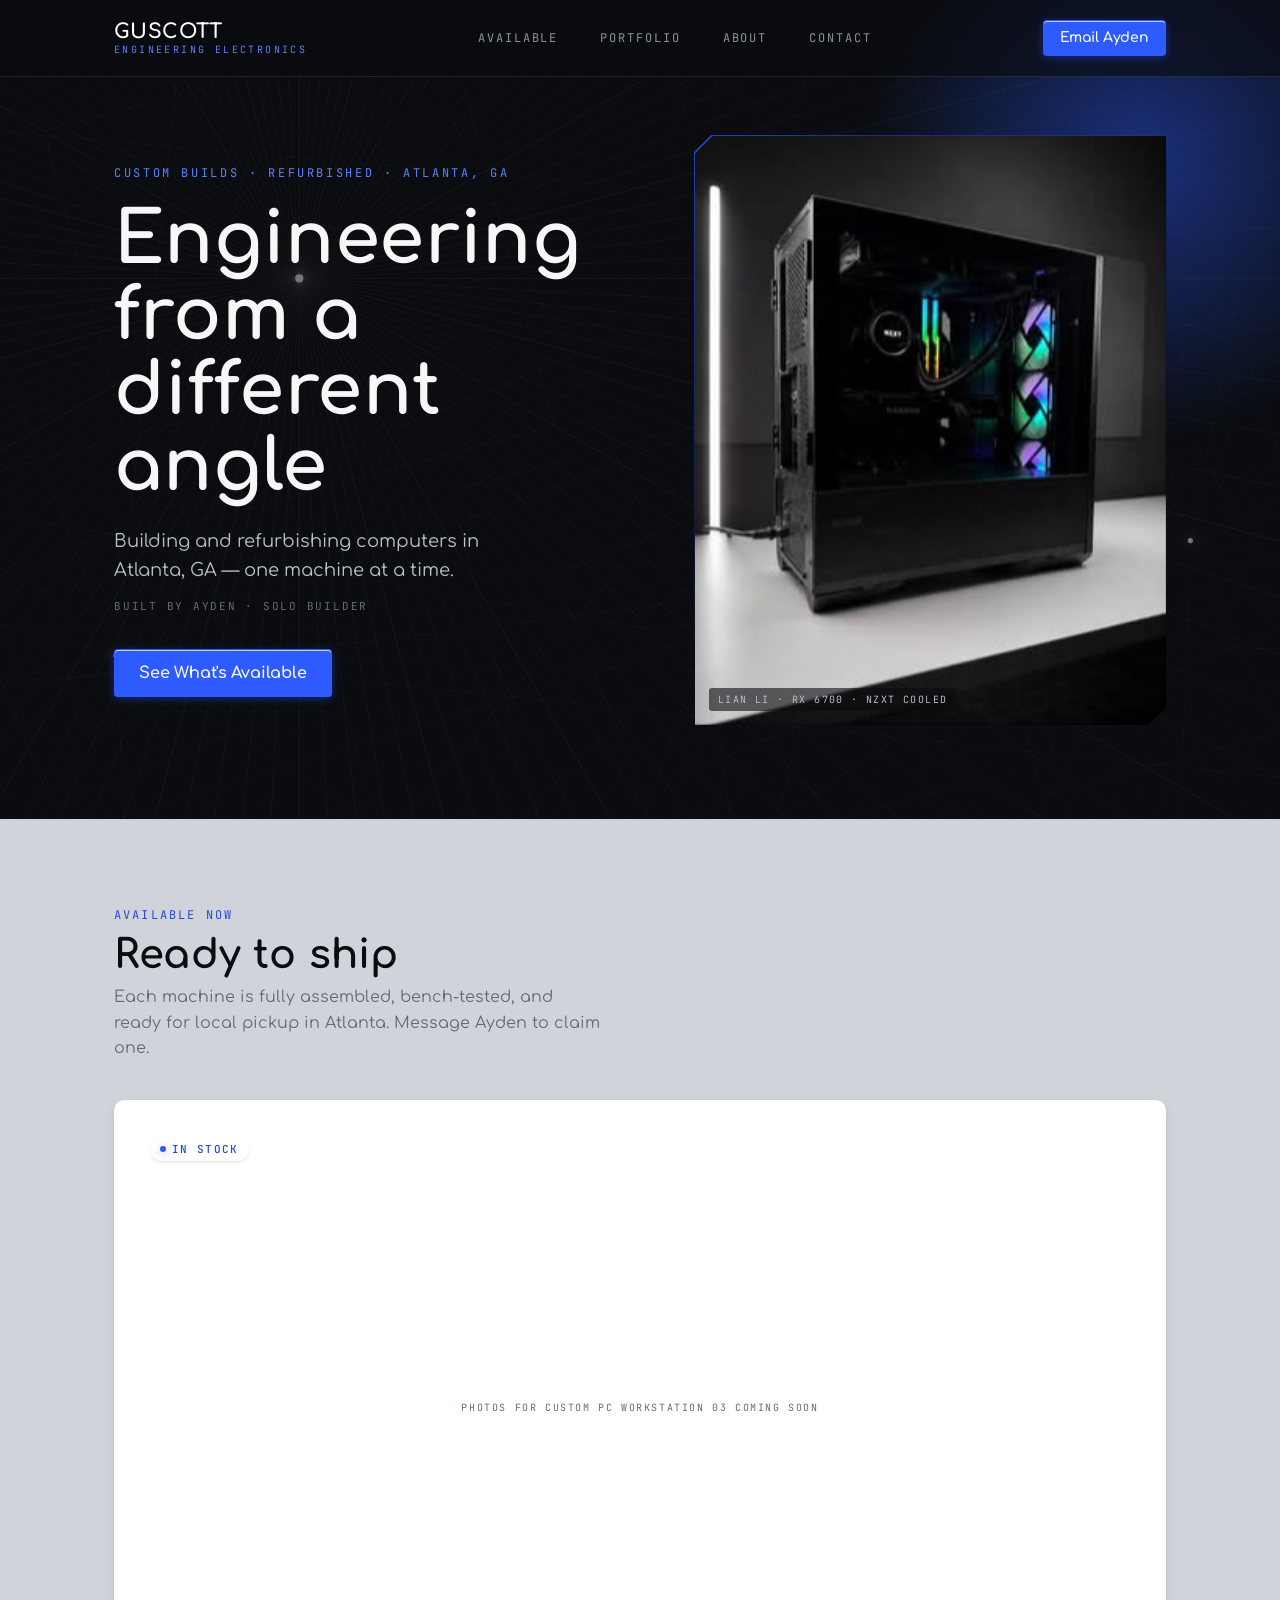
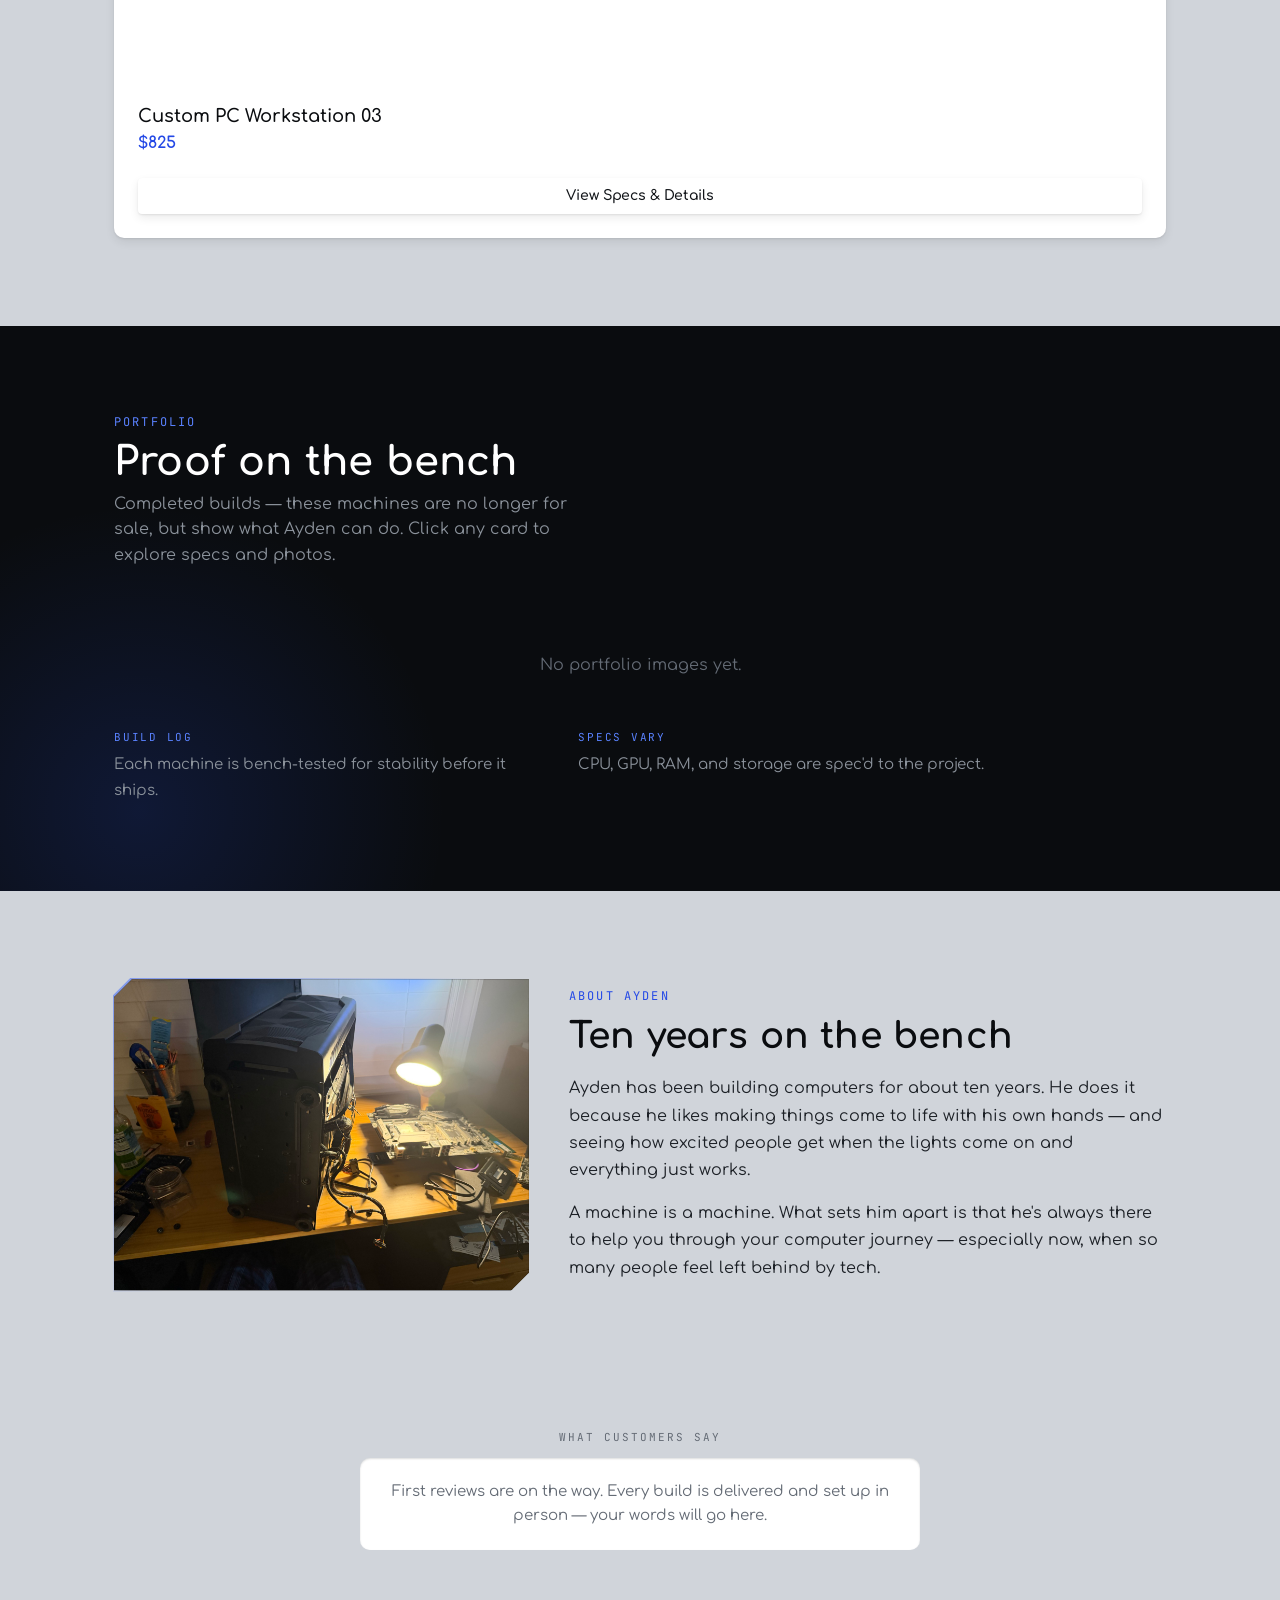
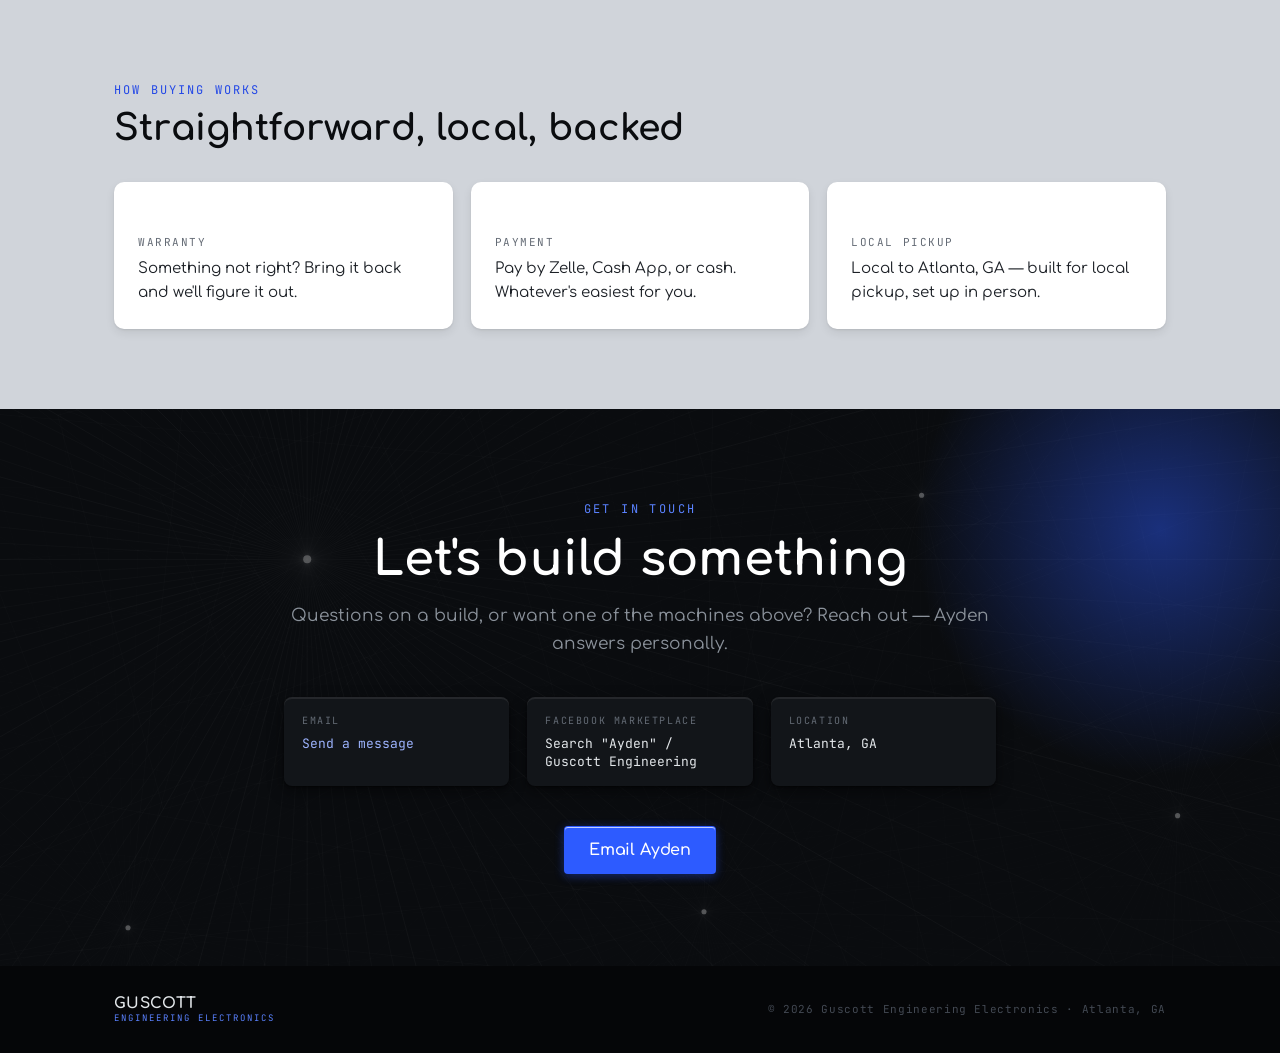
==== index.html @ 6f1b106f "Increase build detail modal width for larger pop-out images Co-authored-by: guscottengineering <2949" ====
<!DOCTYPE html>
<html lang="en">
<head>
<meta charset="utf-8">
<meta name="viewport" content="width=device-width, initial-scale=1">
<title>Guscott Engineering · Custom & Refurbished PCs · Atlanta, GA</title>
<meta name="description" content="Guscott Engineering — custom and refurbished computers built and bench-tested by Ayden in Atlanta, GA. One machine at a time.">

<!-- Favicons — chamfered "G" brand mark (resolves the /favicon.ico auto-request) -->
<link rel="icon" href="/favicon.ico" sizes="any">
<link rel="icon" href="/favicon.svg" type="image/svg+xml">
<link rel="apple-touch-icon" href="/apple-touch-icon.png">

<!-- Design-system tokens (copied verbatim from the Guscott Engineering design system) -->
<link rel="stylesheet" href="styles/tokens/colors.css">
<link rel="stylesheet" href="styles/tokens/typography.css">
<link rel="stylesheet" href="styles/tokens/spacing.css">
<link rel="stylesheet" href="styles/tokens/radii.css">
<link rel="stylesheet" href="styles/tokens/geometry.css">
<link rel="stylesheet" href="styles/tokens/elevation.css">
<!-- Components rebuilt from the design system + page layout -->
<link rel="stylesheet" href="styles/components.css">
<link rel="stylesheet" href="styles/site.css">

<script src="https://unpkg.com/lucide@latest"></script>
</head>

<body>
<main id="top" style="font-family:var(--font-sans);background:var(--paper);color:var(--text-body);min-height:100vh;">

  <!-- ============ HEADER ============ -->
  <header class="ge-header">
    <div style="max-width:1100px;margin:0 auto;padding:18px 24px;display:flex;align-items:center;justify-content:space-between;gap:16px;">
      <a href="#top" style="text-decoration:none;display:flex;flex-direction:column;gap:3px;line-height:1;">
        <span class="ge-logo" style="font-family:var(--font-display);font-weight:700;font-size:20px;letter-spacing:.02em;">GUSCOTT</span>
        <span class="ge-logo__sub" style="font-family:var(--font-mono);font-size:10px;letter-spacing:.24em;text-transform:uppercase;">Engineering Electronics</span>
      </a>
      <nav class="ge-nav" style="align-items:center;gap:6px;">
        <a class="ge-navlink" href="#available" data-scroll="available">Available</a>
        <a class="ge-navlink" href="#portfolio" data-scroll="portfolio">Portfolio</a>
        <a class="ge-navlink" href="#about" data-scroll="about">About</a>
        <a class="ge-navlink" href="#contact" data-scroll="contact">Contact</a>
      </nav>
      <a class="ge-btn ge-btn--primary ge-btn--sm" href="mailto:Guscottengineering@gmail.com">Email Ayden</a>
    </div>
  </header>

  <!-- ============ HERO ============ -->
  <section data-tone="dark" style="position:relative;background:var(--ink-900);color:var(--ink-25);overflow:hidden;">
    <div style="position:absolute;inset:0;background:url(assets/converging-fields.svg) center/cover no-repeat;opacity:.45;pointer-events:none;"></div>
    <div style="position:absolute;width:640px;height:640px;right:-180px;top:-160px;border-radius:50%;background:radial-gradient(circle,var(--volt-glow) 0%,transparent 62%);pointer-events:none;"></div>
    <div style="position:relative;max-width:1100px;margin:0 auto;padding:136px 24px 94px;">
      <div class="ge-hero-grid">
        <div class="ge-fade-enter">
          <div style="font-family:var(--font-mono);font-size:12px;letter-spacing:.22em;text-transform:uppercase;color:var(--volt-400);margin-bottom:22px;">Custom builds · Refurbished · Atlanta, GA</div>
          <h1 style="font-family:var(--font-display);font-weight:700;font-size:clamp(40px,6vw,72px);line-height:1.05;letter-spacing:.005em;margin:0 0 22px;">Engineering from a<br>different angle</h1>
          <p style="font-size:18px;line-height:1.6;color:var(--ink-200);max-width:44ch;margin:0 0 14px;">Building and refurbishing computers in Atlanta, GA — one machine at a time.</p>
          <p style="font-family:var(--font-mono);font-size:11px;letter-spacing:.16em;text-transform:uppercase;color:var(--ink-400);margin:0 0 36px;">Built by Ayden · Solo builder</p>
          <a class="ge-btn ge-btn--primary ge-btn--lg" href="#available" data-scroll="available">See What's Available</a>
        </div>
        <div class="ge-fade-enter ge-fade-enter--delay" style="position:relative;">
          <div class="ge-cut" style="position:absolute;inset:-1.5px;background:linear-gradient(135deg,var(--volt-500) 0%,transparent 50%);opacity:.7;"></div>
          <div class="ge-cut" style="position:relative;background:var(--ink-1000);aspect-ratio:4/5;box-shadow:var(--elev-dark-2);">
            <img class="ge-cloudinary-image" data-image-key="hero-main" src="data:," alt="Custom build, powered on" decoding="async" fetchpriority="high" style="width:100%;height:100%;object-fit:cover;display:block;">
          </div>
          <div style="position:absolute;bottom:14px;left:14px;font-family:var(--font-mono);font-size:10px;letter-spacing:.14em;text-transform:uppercase;color:var(--ink-200);background:rgba(10,12,15,.6);padding:5px 9px;border-radius:3px;">Lian Li · RX 6700 · NZXT cooled</div>
        </div>
      </div>
    </div>
  </section>

  <!-- ============ AVAILABLE NOW ============ -->
  <section id="available" data-tone="light" style="background:var(--paper);scroll-margin-top:72px;">
    <div style="max-width:1100px;margin:0 auto;padding:88px 24px;">
      <div style="font-family:var(--font-mono);font-size:12px;letter-spacing:.18em;text-transform:uppercase;color:var(--volt-600);margin-bottom:10px;">Available Now</div>
      <h2 style="font-family:var(--font-display);font-weight:700;font-size:clamp(28px,3.4vw,40px);color:var(--ink-900);margin:0 0 8px;letter-spacing:.005em;">Ready to ship</h2>
      <p style="font-size:16px;line-height:1.6;color:var(--text-muted);max-width:54ch;margin:0 0 38px;">Each machine is fully assembled, bench-tested, and ready for local pickup in Atlanta. Message Ayden to claim one.</p>
      <div id="machines-container" class="ge-avail-grid">
        <!-- Machine cards injected by cloudinary-config.json loader -->
      </div>
    </div>
  </section>

  <!-- ============ PREVIOUSLY BUILT ============ -->
  <section id="portfolio" data-tone="dark" style="position:relative;background:var(--ink-900);color:var(--ink-100);overflow:hidden;scroll-margin-top:72px;">
    <div style="position:absolute;width:720px;height:720px;left:-220px;bottom:-280px;border-radius:50%;background:radial-gradient(circle,rgba(45,91,255,.16) 0%,transparent 60%);pointer-events:none;"></div>
    <div style="position:relative;max-width:1100px;margin:0 auto;padding:88px 24px;">
      <div style="font-family:var(--font-mono);font-size:12px;letter-spacing:.18em;text-transform:uppercase;color:var(--volt-400);margin-bottom:10px;">Portfolio</div>
      <h2 style="font-family:var(--font-display);font-weight:700;font-size:clamp(28px,3.4vw,40px);color:#fff;margin:0 0 8px;letter-spacing:.005em;">Proof on the bench</h2>
      <p style="font-size:16px;line-height:1.6;color:var(--ink-300);max-width:54ch;margin:0 0 32px;">Completed builds — these machines are no longer for sale, but show what Ayden can do. Click any card to explore specs and photos.</p>

      <div id="sold-builds-carousel" class="ge-sold-carousel" style="display:none;">
        <div class="ge-sold-track-wrap">
          <div id="sold-builds-track" class="ge-sold-track"></div>
        </div>
        <div class="ge-sold-nav">
          <button class="ge-sold-prev" aria-label="Previous build">&#8249;</button>
          <div id="sold-builds-dots" class="ge-sold-dots"></div>
          <button class="ge-sold-next" aria-label="Next build">&#8250;</button>
        </div>
      </div>

      <div id="portfolio-carousel" style="position:relative;margin:48px 0 16px;">
        <!-- Portfolio image carousel injected by cloudinary-config.json loader -->
      </div>
      <div class="ge-break-grid">
        <div>
          <div style="font-family:var(--font-mono);font-size:11px;letter-spacing:.16em;text-transform:uppercase;color:var(--volt-400);margin-bottom:8px;">Build log</div>
          <p style="font-size:15px;line-height:1.7;color:var(--ink-300);margin:0;">Each machine is bench-tested for stability before it ships.</p>
        </div>
        <div>
          <div style="font-family:var(--font-mono);font-size:11px;letter-spacing:.16em;text-transform:uppercase;color:var(--volt-400);margin-bottom:8px;">Specs vary</div>
          <p style="font-size:15px;line-height:1.7;color:var(--ink-300);margin:0;">CPU, GPU, RAM, and storage are spec'd to the project.</p>
        </div>
      </div>
    </div>
  </section>

  <!-- ============ ABOUT AYDEN ============ -->
  <section id="about" data-tone="light" style="background:var(--paper);scroll-margin-top:72px;">
    <div style="max-width:1100px;margin:0 auto;padding:88px 24px;">
      <div class="ge-about-grid">
        <div style="position:relative;">
          <div class="ge-cut" style="position:absolute;inset:-1.5px;background:linear-gradient(135deg,var(--volt-500) 0%,transparent 50%);opacity:.5;"></div>
          <div class="ge-cut" style="position:relative;background:var(--ink-1000);aspect-ratio:4/3;box-shadow:var(--elev-dark-2);">
            <img class="ge-cloudinary-image" data-image-key="about-workdesk" src="data:," alt="Ayden's workbench — open case and tools on the desk" decoding="async" loading="lazy" style="width:100%;height:100%;object-fit:cover;display:block;">
          </div>
        </div>
        <div>
          <div style="font-family:var(--font-mono);font-size:12px;letter-spacing:.18em;text-transform:uppercase;color:var(--volt-600);margin-bottom:12px;">About Ayden</div>
          <h2 style="font-family:var(--font-display);font-weight:700;font-size:clamp(26px,3vw,36px);color:var(--ink-900);margin:0 0 18px;letter-spacing:.005em;line-height:1.15;">Ten years on the bench</h2>
          <p style="font-size:16px;line-height:1.7;color:var(--text-body);margin:0 0 16px;">Ayden has been building computers for about ten years. He does it because he likes making things come to life with his own hands — and seeing how excited people get when the lights come on and everything just works.</p>
          <p style="font-size:16px;line-height:1.7;color:var(--text-body);margin:0;">A machine is a machine. What sets him apart is that he's always there to help you through your computer journey — especially now, when so many people feel left behind by tech.</p>
        </div>
      </div>
    </div>
  </section>

  <!-- ============ TESTIMONIALS (placeholder) ============ -->
  <section data-tone="light" style="background:var(--paper);">
    <div style="max-width:1100px;margin:0 auto;padding:52px 24px;text-align:center;">
      <div style="font-family:var(--font-mono);font-size:11px;letter-spacing:.18em;text-transform:uppercase;color:var(--text-muted);margin-bottom:14px;">What customers say</div>
      <div style="max-width:560px;margin:0 auto;box-shadow:var(--inset-1);background:var(--white);border-radius:10px;padding:22px 26px;">
        <p style="font-family:var(--font-sans);font-size:15px;line-height:1.6;color:var(--text-muted);margin:0;">First reviews are on the way. Every build is delivered and set up in person — your words will go here.</p>
      </div>
    </div>
  </section>

  <!-- ============ TRUST / BUYING ============ -->
  <section data-tone="light" style="background:var(--paper);">
    <div style="max-width:1100px;margin:0 auto;padding:80px 24px;">
      <div style="font-family:var(--font-mono);font-size:12px;letter-spacing:.18em;text-transform:uppercase;color:var(--volt-600);margin-bottom:10px;">How buying works</div>
      <h2 style="font-family:var(--font-display);font-weight:700;font-size:clamp(26px,3vw,36px);color:var(--ink-900);margin:0 0 34px;letter-spacing:.005em;">Straightforward, local, backed</h2>
      <div class="ge-trust-grid">
        <div class="ge-card ge-card--pad">
          <div class="ge-lico" style="font-size:24px;color:var(--volt-600);margin-bottom:14px;"><i data-lucide="shield-check"></i></div>
          <div style="font-family:var(--font-mono);font-size:11px;letter-spacing:.14em;text-transform:uppercase;color:var(--text-muted);margin-bottom:8px;">Warranty</div>
          <p style="font-size:15px;line-height:1.6;color:var(--text-body);margin:0;">Something not right? Bring it back and we'll figure it out.</p>
        </div>
        <div class="ge-card ge-card--pad">
          <div class="ge-lico" style="font-size:24px;color:var(--volt-600);margin-bottom:14px;"><i data-lucide="wallet"></i></div>
          <div style="font-family:var(--font-mono);font-size:11px;letter-spacing:.14em;text-transform:uppercase;color:var(--text-muted);margin-bottom:8px;">Payment</div>
          <p style="font-size:15px;line-height:1.6;color:var(--text-body);margin:0;">Pay by Zelle, Cash App, or cash. Whatever's easiest for you.</p>
        </div>
        <div class="ge-card ge-card--pad">
          <div class="ge-lico" style="font-size:24px;color:var(--volt-600);margin-bottom:14px;"><i data-lucide="map-pin"></i></div>
          <div style="font-family:var(--font-mono);font-size:11px;letter-spacing:.14em;text-transform:uppercase;color:var(--text-muted);margin-bottom:8px;">Local pickup</div>
          <p style="font-size:15px;line-height:1.6;color:var(--text-body);margin:0;">Local to Atlanta, GA — built for local pickup, set up in person.</p>
        </div>
      </div>
    </div>
  </section>

  <!-- ============ CONTACT ============ -->
  <section id="contact" data-tone="dark" style="position:relative;background:var(--ink-900);color:var(--ink-25);overflow:hidden;scroll-margin-top:72px;">
    <div style="position:absolute;inset:0;background:url(assets/converging-fields.svg) center/cover no-repeat;opacity:.32;pointer-events:none;"></div>
    <div style="position:absolute;width:560px;height:560px;right:-160px;top:-160px;border-radius:50%;background:radial-gradient(circle,var(--volt-glow) 0%,transparent 62%);pointer-events:none;"></div>
    <div style="position:relative;max-width:760px;margin:0 auto;padding:92px 24px;text-align:center;">
      <div style="font-family:var(--font-mono);font-size:12px;letter-spacing:.2em;text-transform:uppercase;color:var(--volt-400);margin-bottom:16px;">Get in touch</div>
      <h2 style="font-family:var(--font-display);font-weight:700;font-size:clamp(30px,4vw,48px);color:#fff;margin:0 0 16px;letter-spacing:.005em;">Let's build something</h2>
      <p style="font-size:17px;line-height:1.6;color:var(--ink-300);margin:0 0 40px;">Questions on a build, or want one of the machines above? Reach out — Ayden answers personally.</p>
      <div class="ge-contact-grid" style="margin-bottom:40px;text-align:left;">
        <div style="box-shadow:var(--elev-dark-1);background:var(--ink-800);border-radius:8px;padding:16px 18px;border-top:1px solid rgba(255,255,255,.08);">
          <div style="font-family:var(--font-mono);font-size:10px;letter-spacing:.16em;text-transform:uppercase;color:var(--ink-400);margin-bottom:7px;">Email</div>
          <a href="mailto:Guscottengineering@gmail.com" style="font-family:var(--font-mono);font-size:13px;color:var(--volt-300);text-decoration:none;">Send a message</a>
        </div>
        <div style="box-shadow:var(--elev-dark-1);background:var(--ink-800);border-radius:8px;padding:16px 18px;border-top:1px solid rgba(255,255,255,.08);">
          <div style="font-family:var(--font-mono);font-size:10px;letter-spacing:.16em;text-transform:uppercase;color:var(--ink-400);margin-bottom:7px;">Facebook Marketplace</div>
          <span style="font-family:var(--font-mono);font-size:13px;color:var(--ink-100);">Search "Ayden" / Guscott Engineering</span>
        </div>
        <div style="box-shadow:var(--elev-dark-1);background:var(--ink-800);border-radius:8px;padding:16px 18px;border-top:1px solid rgba(255,255,255,.08);">
          <div style="font-family:var(--font-mono);font-size:10px;letter-spacing:.16em;text-transform:uppercase;color:var(--ink-400);margin-bottom:7px;">Location</div>
          <span style="font-family:var(--font-mono);font-size:13px;color:var(--ink-100);">Atlanta, GA</span>
        </div>
      </div>
      <a class="ge-btn ge-btn--primary ge-btn--lg" href="mailto:Guscottengineering@gmail.com">Email Ayden</a>
    </div>
  </section>

  <!-- ============ FOOTER ============ -->
  <footer data-tone="dark" style="background:var(--ink-1000);color:var(--ink-400);">
    <div style="max-width:1100px;margin:0 auto;padding:30px 24px;display:flex;align-items:center;justify-content:space-between;gap:16px;flex-wrap:wrap;">
      <div style="display:flex;flex-direction:column;gap:3px;line-height:1;">
        <span style="font-family:var(--font-display);font-weight:700;font-size:15px;letter-spacing:.02em;color:var(--ink-100);">GUSCOTT</span>
        <span style="font-family:var(--font-mono);font-size:9px;letter-spacing:.22em;text-transform:uppercase;color:var(--volt-400);">Engineering Electronics</span>
      </div>
      <span style="font-family:var(--font-mono);font-size:11px;letter-spacing:.06em;color:var(--ink-500);">© 2026 Guscott Engineering Electronics · Atlanta, GA</span>
    </div>
  </footer>

</main>

<!-- ============ PC DETAIL MODAL ============ -->
<div id="ge-pc-modal" role="dialog" aria-modal="true" aria-labelledby="ge-modal-title"
  style="display:none;position:fixed;inset:0;z-index:400;background:rgba(0,0,0,.72);backdrop-filter:blur(6px);align-items:center;justify-content:center;padding:24px;">
  <div style="position:relative;background:var(--ink-900);border:1px solid rgba(255,255,255,.12);border-radius:12px;max-width:920px;width:min(96vw,920px);max-height:92vh;overflow-y:auto;padding:32px;">
    <button id="ge-modal-close" aria-label="Close"
      style="position:absolute;top:14px;right:14px;background:none;border:none;color:var(--ink-300);cursor:pointer;font-size:22px;line-height:1;padding:4px;">&#x2715;</button>
    <div style="font-family:var(--font-mono);font-size:11px;letter-spacing:.18em;text-transform:uppercase;color:var(--volt-400);margin-bottom:8px;">Specs</div>
    <h3 id="ge-modal-title" style="font-family:var(--font-display);font-weight:700;font-size:22px;color:#fff;margin:0 0 6px;"></h3>
    <p id="ge-modal-price" style="font-size:20px;font-weight:700;color:var(--volt-400);margin:0 0 24px;font-family:var(--font-mono);"></p>
    <div id="ge-modal-img-wrap" style="width:100%;aspect-ratio:16/9;background:var(--ink-1000);border-radius:8px;overflow:hidden;margin-bottom:12px;">
      <img id="ge-modal-img" src="" alt="" style="width:100%;height:100%;object-fit:contain;display:block;">
    </div>
    <div id="ge-modal-thumbs" style="display:flex;gap:8px;overflow-x:auto;padding-bottom:4px;margin-bottom:24px;"></div>
    <div id="ge-modal-specs" class="ge-spec-list"></div>
    <div style="margin-top:28px;text-align:center;">
      <a class="ge-btn ge-btn--primary" href="mailto:Guscottengineering@gmail.com" id="ge-modal-cta">Email Ayden about this build</a>
    </div>
  </div>
</div>

<script>
// ===== IMAGE LOADING FROM cloudinary-config.json =====

let _config = null;
let _configRequest = null;
let _configRequestForce = false;
let _configRequestGeneration = 0;
let _inventoryRefreshRequest = null;
let _inventoryRefreshPending = false;
let _scheduledInventoryRefresh = null;
let _scheduledInventoryRefreshTimer = null;
let _scheduledInventoryRefreshDueAt = 0;
let _scheduledInventoryRefreshResolve = null;
let _scheduledInventoryRefreshReject = null;
let _initialBootstrapRequest = null;
let _hasCompletedInitialConfigBootstrap = false;
let _bootstrapNeedsForceRefresh = false;
let _bootstrapDeferredRefreshMinInterval = 0;
let _lastInventoryRefreshAt = 0;
let _lastInventoryRefreshStartedAt = 0;
let _activeSmoothScroll = 0;
let _headerToneQueued = false;
let _skipNextHashChange = false;
const _loadedImageUrls = new Set();
const _imagePreloadPromises = new Map();
const prefersReducedMotion = window.matchMedia('(prefers-reduced-motion: reduce)');
const INVENTORY_REFRESH_DEBOUNCE_MS = 1500;

async function loadConfig(forceRefresh = false) {
  if (_config && !forceRefresh) return _config;
  if (_configRequest && (!forceRefresh || _configRequestForce)) return _configRequest;
  const requestUrl = `cloudinary-config.json?v=${Date.now()}`;
  const generation = ++_configRequestGeneration;
  _configRequestForce = forceRefresh;
  const request = fetch(requestUrl, { cache: 'no-store' })
    .then(async response => {
      if (!response.ok) throw new Error(`Config load failed: ${response.status}`);
      const nextConfig = await response.json();
      if (generation === _configRequestGeneration) {
        _config = nextConfig;
      }
      return nextConfig;
    })
    .finally(() => {
      if (_configRequest === request) {
        _configRequest = null;
        _configRequestForce = false;
      }
    });
  _configRequest = request;
  return request;
}

function getCloudinaryUrl(cloudName, publicId, width, height, crop) {
  let url = `https://res.cloudinary.com/${cloudName}/image/upload`;
  if (width || height) {
    url += `/w_${width || 'auto'},h_${height || 'auto'},c_${crop || 'fill'}`;
  }
  url += `/${publicId}`;
  return url;
}

function escapeHtmlText(value) {
  return String(value ?? '').replace(/[&<>"']/g, char => ({
    '&': '&amp;',
    '<': '&lt;',
    '>': '&gt;',
    '"': '&quot;',
    "'": '&#39;',
  }[char]));
}

function escapeHtmlAttribute(value) {
  return escapeHtmlText(value);
}

function getMachineMainImageId(machineId) {
  return `machine-main-${String(machineId).replace(/[^a-zA-Z0-9_-]/g, char => `_${char.codePointAt(0).toString(16)}`)}`;
}

function getMachineEntries(config) {
  if (!config?.images || typeof config.images.machines !== 'object' || config.images.machines === null) {
    throw new Error('Invalid config: missing images.machines');
  }
  return Object.entries(config.images.machines);
}

async function fetchCloudinaryImages(cloudName, tag) {
  try {
    const response = await fetch(
      `https://res.cloudinary.com/${cloudName}/image/list/${tag}.json`
    );
    if (!response.ok) {
      console.warn(`Tag list error for ${tag}:`, response.status);
      return [];
    }
    const data = await response.json();
    if (!data.resources) return [];
    return data.resources.map(file => ({
      public_id: file.public_id,
      secure_url: `https://res.cloudinary.com/${cloudName}/image/upload/f_auto,q_auto/${file.public_id}.jpg`,
      thumb: getCloudinaryUrl(cloudName, `f_auto,q_auto/${file.public_id}.jpg`, 150, 150, 'thumb'),
    }));
  } catch (error) {
    console.warn(`Error fetching images for tag ${tag}:`, error);
    return [];
  }
}

function setImageHints(el, options = {}) {
  if (!el) return;
  el.decoding = 'async';
  if (el.complete && (el.currentSrc || el.src)) {
    _loadedImageUrls.add(normalizeUrl(el.currentSrc || el.src));
  }
  el.addEventListener('load', () => {
    if (el.currentSrc || el.src) _loadedImageUrls.add(normalizeUrl(el.currentSrc || el.src));
  }, { once: true });
  if (options.loading) el.loading = options.loading;
  if (options.fetchPriority) el.fetchPriority = options.fetchPriority;
  if (options.sizes) el.sizes = options.sizes;
}

function normalizeUrl(src) {
  try {
    return new URL(src, window.location.href).href;
  } catch (error) {
    return src;
  }
}

function swapImageSource(imgEl, nextSrc) {
  if (!imgEl || !nextSrc) return;
  const normalizedNextSrc = normalizeUrl(nextSrc);
  const currentSrc = imgEl.getAttribute('src') || '';
  if (normalizeUrl(currentSrc) === normalizedNextSrc) return;
  imgEl.dataset.pendingSrc = nextSrc;
  imgEl.classList.add('ge-media-swapping');

  if (_loadedImageUrls.has(normalizedNextSrc)) {
    imgEl.src = nextSrc;
    _loadedImageUrls.add(normalizedNextSrc);
    requestAnimationFrame(() => {
      if (imgEl.dataset.pendingSrc === nextSrc) imgEl.classList.remove('ge-media-swapping');
    });
    return;
  }

  let preloadPromise = _imagePreloadPromises.get(normalizedNextSrc);
  if (!preloadPromise) {
    preloadPromise = new Promise((resolve, reject) => {
      const preloader = new Image();
      preloader.decoding = 'async';
      preloader.onload = () => {
        _loadedImageUrls.add(normalizedNextSrc);
        _imagePreloadPromises.delete(normalizedNextSrc);
        resolve();
      };
      preloader.onerror = () => {
        _imagePreloadPromises.delete(normalizedNextSrc);
        reject(new Error(`Failed to preload ${nextSrc}`));
      };
      preloader.src = nextSrc;
    });
    _imagePreloadPromises.set(normalizedNextSrc, preloadPromise);
  }

  preloadPromise.then(() => {
    if (imgEl.dataset.pendingSrc !== nextSrc) return;
    imgEl.src = nextSrc;
    requestAnimationFrame(() => {
      if (imgEl.dataset.pendingSrc === nextSrc) imgEl.classList.remove('ge-media-swapping');
    });
  }).catch(() => {
    if (imgEl.dataset.pendingSrc !== nextSrc) return;
    imgEl.src = nextSrc;
    imgEl.classList.remove('ge-media-swapping');
  });
}

async function injectStaticImages(config) {
  const allSingleImageKeys = { ...config.images.hero, ...config.images.about };
  for (const [key, entry] of Object.entries(allSingleImageKeys)) {
    const els = document.querySelectorAll(`[data-image-key="${key}"]`);
    if (!els.length) continue;
    const images = await fetchCloudinaryImages(config.cloudName, entry.tag);
    const src = images.length > 0 ? images[0].secure_url : entry.fallback;
    els.forEach(el => {
      setImageHints(el, {
        loading: key === 'hero-main' ? 'eager' : 'lazy',
        fetchPriority: key === 'hero-main' ? 'high' : 'auto',
      });
      el.src = src;
      if (entry.alt && !el.getAttribute('alt')) el.alt = entry.alt;
    });
  }
}

async function loadMachines(config) {
  try {
    const availSection = document.getElementById('available');
    const container = document.getElementById('machines-container');
    if (!container) return;
    const machineEntries = getMachineEntries(config);
    container.innerHTML = '';
    const machines = machineEntries
      .map(([id, m]) => ({ id, ...m }))
      .filter(machine => !machine.sold);
    if (machines.length === 0) {
      if (availSection) availSection.style.display = 'none';
      return;
    }
    let renderedCount = 0;
    const machineDecks = await Promise.all(
      machines.map(async machine => ({
        machine,
        images: await fetchCloudinaryImages(config.cloudName, machine.tag),
      }))
    );

    for (const { machine, images } of machineDecks) {
      const machineId = String(machine.id);
      const machineToken = encodeURIComponent(machineId);
      const machineMainImageId = getMachineMainImageId(machineId);
      const rawTitle = String(machine.title || machine.id);
      const titleText = escapeHtmlText(rawTitle);
      const titleAttr = escapeHtmlAttribute(rawTitle);
      const priceText = escapeHtmlText(machine.price || 'Contact for price');
      const mainImg = images[0];

      // Store specs and full images array for the modal
      _machineIdByToken[machineToken] = machineId;
      _machineSpecs[machineId] = { title: machine.title, price: machine.price, specs: machine.specs || null, images };

      const thumbsHtml = images.map((img, idx) => `
        <button class="ge-thumb-btn" data-machine-token="${machineToken}" data-idx="${idx}"
          style="flex:none;width:54px;height:54px;padding:0;border:2px solid ${idx === 0 ? '#00ffcc' : 'transparent'};border-radius:4px;overflow:hidden;background:var(--ink-1000);cursor:pointer;">
          <img class="ge-cloudinary-image" src="${img.thumb}" style="width:100%;height:100%;object-fit:cover;display:block;" alt="${titleAttr} thumbnail ${idx + 1}" decoding="async" loading="lazy">
        </button>
      `).join('');
      const mediaHtml = images.length > 0
        ? `
            <button type="button" class="ge-cut ge-machine-img-wrap" data-open-machine-token="${machineToken}" aria-label="Open details for ${titleAttr}" style="display:block;width:100%;padding:0;border:none;background:var(--ink-1000);aspect-ratio:16/9;cursor:pointer;text-align:inherit;">
              <img class="ge-cloudinary-image ge-machine-main" id="${machineMainImageId}" src="${mainImg.secure_url}" alt="${titleAttr}" style="width:100%;height:100%;object-fit:cover;display:block;" decoding="async" loading="lazy">
            </button>
          `
        : `
            <button type="button" class="ge-cut ge-machine-img-wrap" data-open-machine-token="${machineToken}" aria-label="Open details for ${titleAttr}" style="display:block;width:100%;padding:18px;border:none;background:linear-gradient(135deg,var(--ink-950),var(--ink-850));aspect-ratio:16/9;cursor:pointer;text-align:inherit;">
              <div class="ge-slot" style="height:100%;background:rgba(255,255,255,.02);border-radius:8px;">
                <span class="ge-slot__cap">Photos for ${titleText} coming soon</span>
              </div>
            </button>
          `;

      container.insertAdjacentHTML('beforeend', `
        <div class="ge-card ge-card--pad">
          <div style="position:relative;">
            ${mediaHtml}
            <div style="position:absolute;top:12px;left:12px;">
              <span class="ge-badge ge-badge--volt"><span class="ge-badge__dot"></span>In stock</span>
            </div>
          </div>
          <h3 style="margin:16px 0 8px;font-size:18px;font-weight:600;color:var(--ink-900);">${titleText}</h3>
          <p style="margin:0 0 12px;font-size:16px;font-weight:bold;color:var(--volt-600);">${priceText}</p>
          ${thumbsHtml ? `
            <div style="display:flex;gap:8px;margin-top:12px;overflow-x:auto;padding-bottom:4px;">
              ${thumbsHtml}
            </div>
          ` : ''}
          <button class="ge-btn ge-btn--secondary ge-btn--sm ge-details-btn" data-machine-token="${machineToken}"
            style="margin-top:14px;width:100%;">View Specs &amp; Details</button>
        </div>
      `);
      renderedCount++;
    }
    if (availSection) {
      availSection.style.display = renderedCount > 0 ? '' : 'none';
    }
    if (!container.dataset.boundThumbInteractions) {
      container.dataset.boundThumbInteractions = 'true';
      container.addEventListener('click', function(e) {
        const btn = e.target.closest('.ge-thumb-btn');
        if (!btn) return;
        const machineToken = btn.getAttribute('data-machine-token');
        const imgIdx = parseInt(btn.getAttribute('data-idx'), 10);
        const machineId = machineToken ? _machineIdByToken[machineToken] : null;
        const machineData = machineId ? _machineSpecs[machineId] : null;
        const mainEl = machineId ? document.getElementById(getMachineMainImageId(machineId)) : null;
        if (mainEl && machineData?.images?.[imgIdx]) {
          swapImageSource(mainEl, machineData.images[imgIdx].secure_url);
        }
        this.querySelectorAll(`.ge-thumb-btn[data-machine-token="${machineToken}"]`).forEach(thumb => {
          thumb.style.borderColor = 'transparent';
        });
        btn.style.borderColor = '#00ffcc';
      });
    }
  } catch (e) {
    console.error('Machines load error:', e);
  }
}

async function loadPortfolio(config) {
  try {
    const images = await fetchCloudinaryImages(config.cloudName, config.images.portfolio.gallery.tag);
    const carousel = document.getElementById('portfolio-carousel');
    if (!carousel) return;

    if (images.length === 0) {
      carousel.innerHTML = '<div style="text-align:center;padding:40px;color:var(--ink-400);">No portfolio images yet.</div>';
      return;
    }

    let current = 0;

    const slidesHtml = images.map((img, i) => `
      <div class="ge-portfolio-slide${i === 0 ? ' is-active' : ''}" data-slide="${i}" aria-hidden="${i === 0 ? 'false' : 'true'}">
        <img class="ge-cloudinary-image" src="${img.secure_url}" alt="Portfolio build ${i + 1}"
          decoding="async" loading="${i === 0 ? 'eager' : 'lazy'}">
      </div>
    `).join('');

    const dotsHtml = images.length > 1 ? images.map((_, i) => `
      <button class="ge-port-dot" data-dot="${i}" aria-label="Go to photo ${i + 1}"
        style="width:8px;height:8px;border-radius:50%;border:none;padding:0;cursor:pointer;background:${i === 0 ? 'var(--volt-400)' : 'var(--ink-600)'};transition:background .2s,transform .15s;"></button>
    `).join('') : '';

    const arrowStyle = 'position:absolute;top:50%;transform:translateY(-50%);background:rgba(10,10,10,.7);border:1px solid rgba(255,255,255,.14);color:#fff;width:42px;height:42px;border-radius:50%;font-size:20px;cursor:pointer;display:flex;align-items:center;justify-content:center;z-index:2;transition:background .2s,transform .15s;';

    carousel.innerHTML = `
      <div style="position:relative;user-select:none;">
        <div class="ge-portfolio-stage">${slidesHtml}</div>
        ${images.length > 1 ? `
          <button class="ge-port-prev" aria-label="Previous" style="${arrowStyle}left:-18px;">&#8249;</button>
          <button class="ge-port-next" aria-label="Next"     style="${arrowStyle}right:-18px;">&#8250;</button>
        ` : ''}
      </div>
      ${images.length > 1 ? `<div style="display:flex;justify-content:center;gap:8px;margin-top:16px;">${dotsHtml}</div>` : ''}
    `;

    const slides = carousel.querySelectorAll('.ge-portfolio-slide');
    const dots   = carousel.querySelectorAll('.ge-port-dot');

    function goTo(idx) {
      slides[current].classList.remove('is-active');
      slides[current].setAttribute('aria-hidden', 'true');
      dots[current] && (dots[current].style.background = 'var(--ink-600)');
      current = (idx + images.length) % images.length;
      slides[current].classList.add('is-active');
      slides[current].setAttribute('aria-hidden', 'false');
      dots[current] && (dots[current].style.background = 'var(--volt-400)');
    }

    carousel.querySelector('.ge-port-prev')?.addEventListener('click', () => goTo(current - 1));
    carousel.querySelector('.ge-port-next')?.addEventListener('click', () => goTo(current + 1));
    dots.forEach((dot, i) => dot.addEventListener('click', () => goTo(i)));

    // Touch / swipe support
    let touchStartX = 0;
    carousel.addEventListener('touchstart', e => { touchStartX = e.changedTouches[0].clientX; }, { passive: true });
    carousel.addEventListener('touchend', e => {
      const dx = e.changedTouches[0].clientX - touchStartX;
      if (Math.abs(dx) > 40) goTo(dx < 0 ? current + 1 : current - 1);
    });

  } catch (e) {
    console.error('Portfolio load error:', e);
  }
}

async function loadSoldBuilds(config) {
  try {
    const carousel = document.getElementById('sold-builds-carousel');
    if (!carousel) return;
    const machineEntries = getMachineEntries(config);
    carousel.style.display = 'none';
    carousel.innerHTML = `
      <div class="ge-sold-track-wrap">
        <div class="ge-sold-track"></div>
      </div>
      <div class="ge-sold-nav">
        <button class="ge-sold-prev" aria-label="Previous build">&#8249;</button>
        <div class="ge-sold-dots"></div>
        <button class="ge-sold-next" aria-label="Next build">&#8250;</button>
      </div>
    `;
    const track = carousel.querySelector('.ge-sold-track');
    const dotsWrap = carousel.querySelector('.ge-sold-dots');
    if (!track || !dotsWrap) return;

    const machines = machineEntries
      .map(([id, m]) => ({ id, ...m }))
      .filter(m => m.sold);

    if (machines.length === 0) return;

    const decks = [];
    for (const machine of machines) {
      const machineId = String(machine.id);
      const machineToken = encodeURIComponent(machineId);
      const images = await fetchCloudinaryImages(config.cloudName, machine.tag);
      if (images.length === 0) continue;
      _machineIdByToken[machineToken] = machineId;
      _machineSpecs[machineId] = { title: machine.title, price: machine.price, specs: machine.specs || null, images };
      decks.push({ machine, images });
    }

    if (decks.length === 0) return;

    let current = 0;

    function buildCard(deck, idx) {
      const { machine, images } = deck;
      const machineId = String(machine.id);
      const machineToken = encodeURIComponent(machineId);
      const machineMainImageId = getMachineMainImageId(machineId);
      const titleAttr = escapeHtmlAttribute(machine.title || machine.id);
      const titleText = escapeHtmlText(machine.title || machine.id);
      const mainImg = images[0];
      const thumbsHtml = images.map((img, ti) => `
        <button class="ge-thumb-btn ge-sold-thumb-btn" data-sold-machine-token="${machineToken}" data-idx="${ti}"
          style="flex:none;width:48px;height:48px;padding:0;border:2px solid ${ti === 0 ? '#00ffcc' : 'transparent'};border-radius:4px;overflow:hidden;background:var(--ink-1000);cursor:pointer;">
          <img class="ge-cloudinary-image" src="${img.thumb}" style="width:100%;height:100%;object-fit:cover;display:block;" alt="${titleAttr} thumbnail ${ti + 1}" decoding="async" loading="lazy">
        </button>
      `).join('');

      const card = document.createElement('div');
      card.className = 'ge-sold-card';
      card.setAttribute('data-card', idx);
      card.innerHTML = `
        <div style="position:relative;">
          <button type="button" class="ge-cut ge-machine-img-wrap" data-open-machine-token="${machineToken}" aria-label="Open details for ${titleAttr}" style="display:block;width:100%;padding:0;border:none;background:var(--ink-1000);aspect-ratio:16/9;cursor:pointer;text-align:inherit;">
            <img class="ge-cloudinary-image ge-machine-main" id="${machineMainImageId}" src="${mainImg.secure_url}" alt="${titleAttr}" style="width:100%;height:100%;object-fit:cover;display:block;" decoding="async" loading="lazy">
          </button>
          <div style="position:absolute;top:12px;left:12px;">
            <span class="ge-badge ge-badge--solid" style="background:var(--ink-700);color:var(--ink-300);">
              <span class="ge-badge__dot" style="background:var(--ink-400);box-shadow:none;"></span>Not for sale
            </span>
          </div>
        </div>
        <h3 style="margin:16px 0 4px;font-size:18px;font-weight:600;color:#fff;">${titleText}</h3>
        <p style="margin:0 0 12px;font-family:var(--font-mono);font-size:11px;letter-spacing:.14em;text-transform:uppercase;color:var(--ink-400);">Portfolio build · sold</p>
        <div style="display:flex;gap:8px;margin-top:8px;overflow-x:auto;padding-bottom:4px;">${thumbsHtml}</div>
        <button class="ge-btn ge-btn--dark ge-btn--sm ge-details-btn" data-machine-token="${machineToken}"
          style="margin-top:14px;width:100%;">View Specs &amp; Details</button>
      `;
      return card;
    }

    decks.forEach((deck, idx) => {
      track.appendChild(buildCard(deck, idx));
    });

    const dots = [];
    if (decks.length > 1) {
      decks.forEach((_, i) => {
        const dot = document.createElement('button');
        dot.className = 'ge-sold-dot';
        dot.setAttribute('data-sold-dot', String(i));
        dot.setAttribute('aria-label', `Go to build ${i + 1}`);
        dot.style.cssText = `width:8px;height:8px;border-radius:50%;border:none;padding:0;cursor:pointer;background:${i === 0 ? 'var(--volt-400)' : 'var(--ink-600)'};transition:background .2s,transform .15s;`;
        dotsWrap.appendChild(dot);
        dots.push(dot);
      });
    }

    function goTo(idx) {
      current = ((idx % decks.length) + decks.length) % decks.length;
      carousel._soldCurrent = current;
      track.style.transform = `translateX(calc(${current} * (var(--ge-sold-card-w) + 24px) * -1))`;
      dots.forEach((d, i) => d.style.background = i === current ? 'var(--volt-400)' : 'var(--ink-600)');
    }

    carousel._soldDecks = decks;
    carousel._soldGoTo = goTo;
    carousel._soldCurrent = current;
    carousel._soldTouchStartX = 0;

    if (!carousel.dataset.boundInteractions) {
      carousel.dataset.boundInteractions = 'true';
      carousel.addEventListener('click', function(e) {
        const prevBtn = e.target.closest('.ge-sold-prev');
        if (prevBtn) {
          this._soldGoTo?.((this._soldCurrent || 0) - 1);
          return;
        }
        const nextBtn = e.target.closest('.ge-sold-next');
        if (nextBtn) {
          this._soldGoTo?.((this._soldCurrent || 0) + 1);
          return;
        }
        const dotBtn = e.target.closest('[data-sold-dot]');
        if (dotBtn) {
          const dotIdx = parseInt(dotBtn.getAttribute('data-sold-dot'), 10);
          if (!Number.isNaN(dotIdx)) this._soldGoTo?.(dotIdx);
          return;
        }
        const btn = e.target.closest('.ge-sold-thumb-btn');
        if (!btn) return;
        const machineToken = btn.getAttribute('data-sold-machine-token');
        const imgIdx = parseInt(btn.getAttribute('data-idx'), 10);
        const machineId = machineToken ? _machineIdByToken[machineToken] : null;
        const deck = this._soldDecks?.find(d => String(d.machine.id) === machineId);
        if (!deck) return;
        const mainEl = document.getElementById(getMachineMainImageId(machineId));
        if (mainEl && deck.images[imgIdx]) swapImageSource(mainEl, deck.images[imgIdx].secure_url);
        this.querySelectorAll(`.ge-sold-thumb-btn[data-sold-machine-token="${machineToken}"]`).forEach(b => b.style.borderColor = 'transparent');
        btn.style.borderColor = '#00ffcc';
      });
      carousel.addEventListener('touchstart', function(e) {
        this._soldTouchStartX = e.changedTouches[0].clientX;
      }, { passive: true });
      carousel.addEventListener('touchend', function(e) {
        const dx = e.changedTouches[0].clientX - (this._soldTouchStartX || 0);
        if (Math.abs(dx) > 40) this._soldGoTo?.(dx < 0 ? (this._soldCurrent || 0) + 1 : (this._soldCurrent || 0) - 1);
      }, { passive: true });
    }

    carousel.style.display = '';
    goTo(0);
  } catch (e) {
    console.error('Sold builds carousel error:', e);
  }
}

async function renderInventoryFromConfig(config) {
  Object.keys(_machineIdByToken).forEach(key => delete _machineIdByToken[key]);
  Object.keys(_machineSpecs).forEach(key => delete _machineSpecs[key]);
  await loadMachines(config);
  await loadSoldBuilds(config);
  queueHeaderToneUpdate();
  return config;
}

async function bootstrapSiteFromConfig(forceRefresh = false) {
  if (_initialBootstrapRequest) {
    if (forceRefresh) _bootstrapNeedsForceRefresh = true;
    return _initialBootstrapRequest;
  }
  _initialBootstrapRequest = (async () => {
    let nextForceRefresh = forceRefresh;
    let config = null;
    do {
      _bootstrapNeedsForceRefresh = false;
      config = await loadConfig(nextForceRefresh);
      await injectStaticImages(config);
      await renderInventoryFromConfig(config);
      await loadPortfolio(config);
      _hasCompletedInitialConfigBootstrap = true;
      _lastInventoryRefreshAt = Date.now();
      if (_bootstrapNeedsForceRefresh && _bootstrapDeferredRefreshMinInterval > 0) {
        const deferredInterval = _bootstrapDeferredRefreshMinInterval;
        _bootstrapDeferredRefreshMinInterval = 0;
        return await scheduleInventoryRefresh(deferredInterval);
      }
      nextForceRefresh = _bootstrapNeedsForceRefresh;
    } while (nextForceRefresh);
    return config;
  })().finally(() => {
    _initialBootstrapRequest = null;
  });
  return _initialBootstrapRequest;
}

function scheduleInventoryRefresh(delayMs) {
  if (_scheduledInventoryRefreshTimer) clearTimeout(_scheduledInventoryRefreshTimer);
  if (!_scheduledInventoryRefresh) {
    _scheduledInventoryRefresh = new Promise((resolve, reject) => {
      _scheduledInventoryRefreshResolve = resolve;
      _scheduledInventoryRefreshReject = reject;
    });
  }
  _scheduledInventoryRefreshTimer = setTimeout(async () => {
    const resolve = _scheduledInventoryRefreshResolve;
    const reject = _scheduledInventoryRefreshReject;
    _scheduledInventoryRefreshResolve = null;
    _scheduledInventoryRefreshReject = null;
    _scheduledInventoryRefreshTimer = null;
    _scheduledInventoryRefreshDueAt = 0;
    _scheduledInventoryRefresh = null;
    refreshInventoryFromConfig().then(resolve, reject);
  }, delayMs);
  _scheduledInventoryRefreshDueAt = Date.now() + delayMs;
  return _scheduledInventoryRefresh;
}

function flushScheduledInventoryRefresh() {
  if (!_scheduledInventoryRefresh) {
    return _inventoryRefreshRequest || Promise.resolve(_config);
  }
  if (_inventoryRefreshRequest) {
    _inventoryRefreshPending = true;
    if (_scheduledInventoryRefreshTimer) clearTimeout(_scheduledInventoryRefreshTimer);
    _scheduledInventoryRefreshTimer = null;
    _scheduledInventoryRefreshDueAt = 0;
    const scheduledPromise = _scheduledInventoryRefresh;
    const resolve = _scheduledInventoryRefreshResolve;
    const reject = _scheduledInventoryRefreshReject;
    _scheduledInventoryRefreshResolve = null;
    _scheduledInventoryRefreshReject = null;
    _scheduledInventoryRefresh = null;
    _inventoryRefreshRequest.then(resolve, reject);
    return scheduledPromise;
  }
  if (_scheduledInventoryRefreshTimer) clearTimeout(_scheduledInventoryRefreshTimer);
  _scheduledInventoryRefreshTimer = null;
  _scheduledInventoryRefreshDueAt = 0;
  const resolve = _scheduledInventoryRefreshResolve;
  const reject = _scheduledInventoryRefreshReject;
  _scheduledInventoryRefreshResolve = null;
  _scheduledInventoryRefreshReject = null;
  _scheduledInventoryRefresh = null;
  const immediateRefresh = refreshInventoryFromConfig();
  if (resolve || reject) immediateRefresh.then(resolve, reject);
  return immediateRefresh;
}

async function refreshInventoryFromConfig() {
  if (_inventoryRefreshRequest) {
    _inventoryRefreshPending = true;
    return _inventoryRefreshRequest;
  }
  _inventoryRefreshRequest = (async () => {
    let config = null;
    let refreshError = null;
    _inventoryRefreshPending = false;
    _lastInventoryRefreshStartedAt = Date.now();
    try {
      config = await loadConfig(true);
      await renderInventoryFromConfig(config);
      _lastInventoryRefreshAt = Date.now();
    } catch (error) {
      console.error('Inventory refresh error:', error);
      refreshError = error;
    } finally {
      const shouldRunAgain = _inventoryRefreshPending;
      _inventoryRefreshRequest = null;
      if (shouldRunAgain) {
        _inventoryRefreshPending = false;
        return refreshInventoryFromConfig();
      }
    }
    if (refreshError) throw refreshError;
    return config;
  });
  return _inventoryRefreshRequest;
}

function requestInventoryRefresh(minIntervalMs = 0) {
  if (!_hasCompletedInitialConfigBootstrap) {
    if (_initialBootstrapRequest) {
      if (minIntervalMs > 0) {
        _bootstrapNeedsForceRefresh = true;
        _bootstrapDeferredRefreshMinInterval = Math.max(_bootstrapDeferredRefreshMinInterval, minIntervalMs);
        return _initialBootstrapRequest;
      }
      return bootstrapSiteFromConfig(true);
    }
    return bootstrapSiteFromConfig(true);
  }
  if (_inventoryRefreshRequest) {
    _inventoryRefreshPending = true;
    return _inventoryRefreshRequest;
  }
  if (!_config) return refreshInventoryFromConfig();
  const lastRefreshMarker = Math.max(_lastInventoryRefreshStartedAt || 0, _lastInventoryRefreshAt || 0);
  if (lastRefreshMarker) {
    const elapsed = Date.now() - lastRefreshMarker;
    if (_scheduledInventoryRefresh) {
      if (minIntervalMs === 0) return flushScheduledInventoryRefresh();
      const remainingDelay = Math.max(0, _scheduledInventoryRefreshDueAt - Date.now());
      const desiredDelay = Math.max(0, minIntervalMs - elapsed);
      if (desiredDelay < remainingDelay) {
        return scheduleInventoryRefresh(desiredDelay);
      }
      return _scheduledInventoryRefresh;
    }
    if (elapsed < minIntervalMs) {
      return scheduleInventoryRefresh(minIntervalMs - elapsed);
    }
  }
  if (_scheduledInventoryRefresh) return _scheduledInventoryRefresh;
  return refreshInventoryFromConfig();
}

// ===== PC DETAIL MODAL =====
const _machineSpecs = {};
const _machineIdByToken = {};

function openMachineModal(machineId) {
  const data = _machineSpecs[machineId];
  if (!data) return;
  document.getElementById('ge-modal-title').textContent = data.title;
  document.getElementById('ge-modal-price').textContent = data.price;
  const modalImg = document.getElementById('ge-modal-img');
  setImageHints(modalImg, { loading: 'eager', fetchPriority: 'high' });
  const imgWrap = document.getElementById('ge-modal-img-wrap');
  const mainEl = document.getElementById(getMachineMainImageId(machineId));
  const hasImages = Array.isArray(data.images) && data.images.length > 0;
  const activeUrl = mainEl?.src || (hasImages ? data.images[0].secure_url : '');
  if (modalImg && hasImages && activeUrl) {
    swapImageSource(modalImg, activeUrl);
    modalImg.alt = data.title;
    imgWrap.style.display = 'block';
  } else if (imgWrap) {
    imgWrap.style.display = 'none';
  }

  const thumbsWrap = document.getElementById('ge-modal-thumbs');
  if (thumbsWrap && hasImages && data.images.length > 1) {
    thumbsWrap.innerHTML = data.images.map((img, idx) => {
      const isActive = img.secure_url === activeUrl;
      return `<button class="ge-modal-thumb-btn" data-src="${img.secure_url}"
        style="flex:none;width:54px;height:54px;padding:0;border:2px solid ${isActive ? '#00ffcc' : 'transparent'};border-radius:4px;overflow:hidden;background:var(--ink-1000);cursor:pointer;">
        <img class="ge-cloudinary-image" src="${img.thumb}" style="width:100%;height:100%;object-fit:cover;display:block;" alt="${data.title} photo ${idx + 1}" decoding="async" loading="lazy">
      </button>`;
    }).join('');
    thumbsWrap.style.display = 'flex';
    thumbsWrap.querySelectorAll('.ge-modal-thumb-btn').forEach(btn => {
      btn.addEventListener('click', function() {
        swapImageSource(modalImg, this.getAttribute('data-src'));
        thumbsWrap.querySelectorAll('.ge-modal-thumb-btn').forEach(b => b.style.borderColor = 'transparent');
        this.style.borderColor = '#00ffcc';
      });
    });
  } else if (thumbsWrap) {
    thumbsWrap.innerHTML = '';
    thumbsWrap.style.display = 'none';
  }

  const specList = document.getElementById('ge-modal-specs');
  specList.innerHTML = data.specs ? Object.entries(data.specs).map(([k, v]) => `
    <div class="ge-spec ge-spec--dark">
      <span class="ge-spec__key">${k}</span>
      <span class="ge-spec__lead"></span>
      <span class="ge-spec__val">${v}</span>
    </div>
  `).join('') : '';
  const modal = document.getElementById('ge-pc-modal');
  modal.style.display = 'flex';
  document.body.style.overflow = 'hidden';
}

function closeMachineModal() {
  document.getElementById('ge-pc-modal').style.display = 'none';
  document.body.style.overflow = '';
}

// ===== ADAPTIVE HEADER TONE SWITCHING =====
function updateHeaderTone() {
  const header = document.querySelector('.ge-header');
  if (!header) return;
  const probe = header.getBoundingClientRect().bottom - 1;
  let tone = 'dark';
  document.querySelectorAll('[data-tone]').forEach(el => {
    const r = el.getBoundingClientRect();
    if (r.top <= probe && r.bottom > probe) {
      tone = el.getAttribute('data-tone');
    }
  });
  header.classList.toggle('ge-header--light', tone === 'light');
}

function queueHeaderToneUpdate() {
  if (_headerToneQueued) return;
  _headerToneQueued = true;
  requestAnimationFrame(() => {
    _headerToneQueued = false;
    updateHeaderTone();
  });
}

function easeOutCubic(t) {
  return 1 - Math.pow(1 - t, 3);
}

function getSectionScrollTargetY(target) {
  if (!target) return 0;
  const header = document.querySelector('.ge-header');
  const headerOffset = header ? header.getBoundingClientRect().height : 0;
  return Math.max(0, target.getBoundingClientRect().top + window.pageYOffset - headerOffset);
}

function jumpToSection(target, onComplete) {
  if (!target) return;
  window.scrollTo(0, getSectionScrollTargetY(target));
  queueHeaderToneUpdate();
  focusScrollTarget(target);
  if (typeof onComplete === 'function') onComplete();
}

function smoothScrollToSection(target, onComplete) {
  if (!target) return;
  const startY = window.pageYOffset;
  const targetY = getSectionScrollTargetY(target);
  cancelAnimationFrame(_activeSmoothScroll);
  _activeSmoothScroll = 0;

  const distance = targetY - startY;
  const duration = Math.min(900, Math.max(500, Math.abs(distance) * 0.45));
  let startTime = 0;

  const step = (timestamp) => {
    if (!startTime) startTime = timestamp;
    const progress = Math.min((timestamp - startTime) / duration, 1);
    const eased = easeOutCubic(progress);
    window.scrollTo(0, startY + distance * eased);
    queueHeaderToneUpdate();
    if (progress < 1) {
      _activeSmoothScroll = requestAnimationFrame(step);
    } else {
      _activeSmoothScroll = 0;
      focusScrollTarget(target);
      if (typeof onComplete === 'function') onComplete();
    }
  };

  _activeSmoothScroll = requestAnimationFrame(step);
}

function focusScrollTarget(target) {
  if (!target || typeof target.focus !== 'function') return;
  const hadTabIndex = target.hasAttribute('tabindex');
  const isNativelyFocusable = target.matches('a, button, input, select, textarea, summary, [tabindex]');
  if (!isNativelyFocusable) {
    target.setAttribute('tabindex', '-1');
  }
  target.focus({ preventScroll: true });
  if (!hadTabIndex && !isNativelyFocusable) {
    requestAnimationFrame(() => target.removeAttribute('tabindex'));
  }
}

function initSmoothSectionLinks() {
  function handleSectionLinkActivation(link, e) {
    const href = link.getAttribute('href');
    if (!href || href === '#') return;
    const targetId = decodeURIComponent(href.slice(1));
    const target = document.getElementById(targetId) || document.getElementById(link.dataset.scroll);
    if (!target) return;
    if (prefersReducedMotion.matches) {
      e.preventDefault();
      if (window.location.hash === href) {
        jumpToSection(target);
        return;
      }
      jumpToSection(target, () => {
        if (window.location.hash !== href) {
          _skipNextHashChange = true;
          window.location.hash = href;
        }
      });
      return;
    }
    e.preventDefault();
    if (window.location.hash === href) {
      smoothScrollToSection(target);
      return;
    }
    smoothScrollToSection(target, () => {
      if (window.location.hash !== href) {
        _skipNextHashChange = true;
        window.location.hash = href;
      }
    });
  }

  document.addEventListener('click', function(e) {
    const link = e.target.closest('a[data-scroll][href^="#"]');
    if (!link) return;
    if (link.target && link.target !== '_self') return;
    if (e.metaKey || e.ctrlKey || e.shiftKey || e.altKey || e.defaultPrevented) return;
    handleSectionLinkActivation(link, e);
  });
}

function handleHashAnchors() {
  if (_skipNextHashChange) {
    _skipNextHashChange = false;
    return;
  }
  if (!window.location.hash) return;
  const targetId = decodeURIComponent(window.location.hash.slice(1));
  const target = document.getElementById(targetId) || document.getElementsByName(targetId)[0];
  if (!target) return;
  jumpToSection(target);
}

// ===== BOOT =====
document.addEventListener('DOMContentLoaded', async function() {
  // Init Lucide icons
  if (typeof lucide !== 'undefined') lucide.createIcons();

  // Adaptive header on scroll
  window.addEventListener('scroll', queueHeaderToneUpdate, { passive: true });
  window.addEventListener('resize', queueHeaderToneUpdate, { passive: true });
  window.addEventListener('hashchange', handleHashAnchors);
  window.addEventListener('focus', () => { requestInventoryRefresh(INVENTORY_REFRESH_DEBOUNCE_MS); });
  document.addEventListener('visibilitychange', () => {
    if (!document.hidden) requestInventoryRefresh(INVENTORY_REFRESH_DEBOUNCE_MS);
  });
  initSmoothSectionLinks();
  handleHashAnchors();
  queueHeaderToneUpdate();

  // Modal close handlers
  document.getElementById('ge-modal-close')?.addEventListener('click', closeMachineModal);
  document.getElementById('ge-pc-modal')?.addEventListener('click', function(e) {
    if (e.target === this) closeMachineModal();
  });
  document.addEventListener('keydown', function(e) {
    if (e.key === 'Escape') closeMachineModal();
  });

  // Details buttons (delegated — injected after config loads)
  document.addEventListener('click', function(e) {
    const mediaTrigger = e.target.closest('[data-open-machine-token]');
    if (mediaTrigger) {
      const token = mediaTrigger.getAttribute('data-open-machine-token');
      if (token && _machineIdByToken[token]) openMachineModal(_machineIdByToken[token]);
      return;
    }
    const btn = e.target.closest('.ge-details-btn');
    if (!btn) return;
    const token = btn.getAttribute('data-machine-token');
    if (token && _machineIdByToken[token]) {
      openMachineModal(_machineIdByToken[token]);
      return;
    }
    openMachineModal(btn.getAttribute('data-machine-id'));
  });

  // Load images from config
  try {
    await bootstrapSiteFromConfig();
  } catch (e) {
    console.error('Failed to load cloudinary-config.json:', e);
  }
});
</script>
</body>
</html>
---- styles/tokens/colors.css ----
/* ============================================================
   GUSCOTT ENGINEERING — COLOR SYSTEM
   Monochrome ink scale + a single electric "voltage" accent,
   with a tightly-controlled spectrum used ONLY as image highlights.
   ============================================================ */

:root {
  /* ---- INK SCALE (cool-tinted neutral, near-black → paper) ---- */
  --ink-1000: #050608;
  --ink-900:  #0A0C0F;
  --ink-800:  #121519;
  --ink-700:  #1C2026;
  --ink-600:  #2A2F37;
  --ink-500:  #434953;
  --ink-400:  #646B75;
  --ink-300:  #8B929B;
  --ink-200:  #B9BFC6;
  --ink-150:  #D2D7DC;
  --ink-100:  #E3E7EA;
  --ink-50:   #EFF1F3;
  --ink-25:   #F6F7F8;
  --paper:    #D0D4DA;   /* brand light-gray page surface (cool-tinted) */
  --white:    #FFFFFF;

  /* ---- VOLTAGE — the single UI accent ---- */
  --volt-700: #1B3FCC;
  --volt-600: #2348E6;
  --volt-500: #2D5BFF;   /* primary accent */
  --volt-400: #5A82FF;
  --volt-300: #9DB4FF;
  --volt-100: #E2E9FF;
  --volt-glow: rgba(45, 91, 255, 0.45);

  /* ---- SPECTRUM — reserved for highlights on product imagery only ---- */
  --spec-cyan:    #19E5FF;
  --spec-magenta: #FF3DD1;
  --spec-lime:    #C6FF3D;
  --spec-amber:   #FF8A1E;

  /* ---- SIGNAL — semantic states, muted & cooled toward the voltage family ---- */
  --signal-positive: #55997D;
  --signal-negative: #C75A63;
  --signal-caution:  #B8924A;
  --signal-info:     var(--volt-500);

  /* ============================================================
     SEMANTIC ALIASES — reach for these in components
     ============================================================ */

  /* Surfaces */
  --surface-page:     var(--paper);
  --surface-card:     var(--white);
  --surface-sunken:   var(--ink-25);
  --surface-raised:   var(--white);
  --surface-inverse:  var(--ink-900);
  --surface-inverse-2:var(--ink-800);

  /* Text */
  --text-strong:   var(--ink-900);
  --text-body:     var(--ink-700);
  --text-muted:    var(--ink-400);
  --text-faint:    var(--ink-300);
  --text-inverse:  var(--ink-25);
  --text-on-accent:#FFFFFF;
  --text-accent:   var(--volt-600);

  /* Borders / hairlines */
  --border-strong: var(--ink-300);
  --border-default:var(--ink-150);
  --border-subtle: var(--ink-100);
  --border-inverse:rgba(255,255,255,0.12);
  --hairline:      rgba(10,12,15,0.10);

  /* Accent semantics */
  --accent:        var(--volt-500);
  --accent-hover:  var(--volt-600);
  --accent-press:  var(--volt-700);
  --accent-soft:   var(--volt-100);

  /* Highlight / focus */
  --focus-ring: 0 0 0 3px var(--volt-glow);
}
---- styles/tokens/typography.css ----
/* ============================================================
   GUSCOTT ENGINEERING — TYPOGRAPHY
   Display + UI: Comfortaa (rounded geometric)
   Spec / labels / data: JetBrains Mono (engineering readouts)
   ============================================================ */

@import url('https://fonts.googleapis.com/css2?family=Comfortaa:wght@400;500;600;700&family=JetBrains+Mono:wght@400;500;700&display=swap');

:root {
  /* ---- Families ---- */
  --font-display: "Comfortaa", "Helvetica Neue", Arial, sans-serif;
  --font-sans:    "Comfortaa", "Helvetica Neue", Arial, sans-serif;
  --font-mono:    "JetBrains Mono", "SFMono-Regular", ui-monospace, monospace;

  /* ---- Weights ---- */
  --weight-regular: 400;
  --weight-medium:  500;
  --weight-semibold:600;
  --weight-bold:    700;

  /* ---- Type scale (1.25-ish, tuned) ---- */
  --text-display:   clamp(44px, 6vw, 76px);
  --text-h1:        clamp(34px, 4.4vw, 52px);
  --text-h2:        clamp(27px, 3vw, 36px);
  --text-h3:        24px;
  --text-h4:        20px;
  --text-lg:        18px;
  --text-base:      16px;
  --text-sm:        14px;
  --text-xs:        13px;
  --text-2xs:       11px;

  /* ---- Line heights ---- */
  --leading-tight:  1.02;
  --leading-snug:   1.18;
  --leading-normal: 1.5;
  --leading-relaxed:1.65;

  /* ---- Tracking (tuned for Comfortaa — rounded, wide) ---- */
  --tracking-display: 0.005em;
  --tracking-tight:   0;
  --tracking-normal:  0;
  --tracking-label:   0.14em;   /* mono micro-labels, uppercase */
  --tracking-wide:    0.06em;
}
---- styles/tokens/spacing.css ----
/* ============================================================
   GUSCOTT ENGINEERING — SPACING
   4px base grid. Mechanical, consistent rhythm.
   ============================================================ */

:root {
  --space-0:  0px;
  --space-1:  4px;
  --space-2:  8px;
  --space-3:  12px;
  --space-4:  16px;
  --space-5:  20px;
  --space-6:  24px;
  --space-8:  32px;
  --space-10: 40px;
  --space-12: 48px;
  --space-16: 64px;
  --space-20: 80px;
  --space-24: 96px;
  --space-32: 128px;

  /* Semantic spacing */
  --gutter:        var(--space-6);
  --section-pad:   var(--space-24);
  --card-pad:      var(--space-6);
  --control-pad-x: var(--space-4);
  --control-pad-y: var(--space-3);
  --stack-tight:   var(--space-2);
  --stack:         var(--space-4);
  --stack-loose:   var(--space-8);

  /* Layout */
  --container-max: 1200px;
  --container-wide:1440px;
  --content-max:   720px;
}
---- styles/tokens/radii.css ----
/* ============================================================
   GUSCOTT ENGINEERING — RADII & BORDERS
   Tight, geometric, mechanical. Square-leaning corners.
   ============================================================ */

:root {
  --radius-0:    0px;
  --radius-xs:   2px;
  --radius-sm:   4px;   /* default control radius */
  --radius-md:   6px;
  --radius-lg:   10px;  /* cards */
  --radius-xl:   16px;  /* large panels */
  --radius-2xl:  22px;
  --radius-pill: 999px;

  --border-width-hair: 1px;
  --border-width:      1.5px;
  --border-width-bold: 2px;
}
---- styles/tokens/geometry.css ----
/* ============================================================
   GUSCOTT ENGINEERING — GEOMETRY / FACET SYSTEM
   Sharp 45° chamfers, faceted concrete planes, diagonal cuts.
   The architectural motif: angular surfaces catching a single
   light source — triangular highlight + shadow planes.
   ============================================================ */

:root {
  /* ---- Chamfer / cut sizes (the corner bevel) ---- */
  --cut-sm: 10px;
  --cut-md: 18px;
  --cut-lg: 28px;
  --cut-xl: 44px;

  /* ---- Facet plane shades (monochrome light model, top-left light) ---- */
  --facet-hi:    rgba(255, 255, 255, 0.55);  /* lit plane */
  --facet-hi-2:  rgba(255, 255, 255, 0.26);  /* half-lit */
  --facet-lo:    rgba(10, 12, 15, 0.10);      /* shadowed plane */
  --facet-lo-2:  rgba(10, 12, 15, 0.05);      /* ambient */
  --facet-tile:  58px;                        /* faceted texture cell */

  /* ---- On dark surfaces ---- */
  --facet-dk-hi:   rgba(255, 255, 255, 0.07);
  --facet-dk-hi-2: rgba(255, 255, 255, 0.035);
  --facet-dk-lo:   rgba(0, 0, 0, 0.40);
  --facet-dk-lo-2: rgba(0, 0, 0, 0.22);
}

/* ============================================================
   UTILITY: CHAMFERED CORNERS (clip-path)
   Note: clip-path clips box-shadow. Use on flat / dark / image
   surfaces, not on raised cards that rely on --elev-*.
   ============================================================ */

.ge-cut {            /* top-right + bottom-left cut — the signature asymmetric facet */
  clip-path: polygon(
    var(--cut-md) 0, 100% 0, 100% calc(100% - var(--cut-md)),
    calc(100% - var(--cut-md)) 100%, 0 100%, 0 var(--cut-md)
  );
}
.ge-cut--sm {
  clip-path: polygon(
    var(--cut-sm) 0, 100% 0, 100% calc(100% - var(--cut-sm)),
    calc(100% - var(--cut-sm)) 100%, 0 100%, 0 var(--cut-sm)
  );
}
.ge-cut--lg {
  clip-path: polygon(
    var(--cut-lg) 0, 100% 0, 100% calc(100% - var(--cut-lg)),
    calc(100% - var(--cut-lg)) 100%, 0 100%, 0 var(--cut-lg)
  );
}
.ge-cut--xl {
  clip-path: polygon(
    var(--cut-xl) 0, 100% 0, 100% calc(100% - var(--cut-xl)),
    calc(100% - var(--cut-xl)) 100%, 0 100%, 0 var(--cut-xl)
  );
}

.ge-cut-all {        /* all four corners chamfered — octagonal precision plate */
  clip-path: polygon(
    var(--cut-md) 0, calc(100% - var(--cut-md)) 0, 100% var(--cut-md),
    100% calc(100% - var(--cut-md)), calc(100% - var(--cut-md)) 100%,
    var(--cut-md) 100%, 0 calc(100% - var(--cut-md)), 0 var(--cut-md)
  );
}

.ge-cut-tr {         /* single top-right cut — directional, like the facade openings */
  clip-path: polygon(
    0 0, calc(100% - var(--cut-md)) 0, 100% var(--cut-md), 100% 100%, 0 100%
  );
}

/* ============================================================
   UTILITY: FACETED FIELD (low-poly concrete texture)
   A pinwheel of light/shadow triangles tiled across the surface.
   ============================================================ */

.ge-facet-field {
  background-color: var(--ink-100);
  background-image:
    conic-gradient(from 45deg at 50% 50%,
      var(--facet-hi) 0deg 90deg,
      var(--facet-lo) 90deg 180deg,
      var(--facet-lo-2) 180deg 270deg,
      var(--facet-hi-2) 270deg 360deg);
  background-size: var(--facet-tile) var(--facet-tile);
}

.ge-facet-field--dark {
  background-color: var(--ink-900);
  background-image:
    conic-gradient(from 45deg at 50% 50%,
      var(--facet-dk-hi) 0deg 90deg,
      var(--facet-dk-lo) 90deg 180deg,
      var(--facet-dk-lo-2) 180deg 270deg,
      var(--facet-dk-hi-2) 270deg 360deg);
  background-size: var(--facet-tile) var(--facet-tile);
}

/* Diagonal hairline rule — a single sharp cut line, brand divider */
.ge-diagonal {
  background-image: repeating-linear-gradient(
    -45deg,
    transparent 0, transparent 7px,
    var(--hairline) 7px, var(--hairline) 8px
  );
}

/* ============================================================
   UTILITY: RADIANT / DANDELION
   Fine straight lines emanating from a single point. The abstract
   counterpoint to the hard facets — energy from a central origin.
   Tune the origin with --rx/--ry, density with --spoke-gap,
   color with --spoke, and the falloff with --radiant-fade.
   ============================================================ */
:root {
  --spoke:        rgba(10, 12, 15, 0.16);
  --spoke-dk:     rgba(255, 255, 255, 0.3);
  --spoke-gap:    6deg;     /* angle between spokes */
  --spoke-weight: 0.4deg;   /* spoke thickness */
  --radiant-fade: 60%;      /* solid radius before fade-out */
}

.ge-radiant {
  background-repeat: no-repeat;
  background-image: repeating-conic-gradient(
    from 0deg at var(--rx, 50%) var(--ry, 50%),
    var(--spoke) 0deg var(--spoke-weight),
    transparent var(--spoke-weight) var(--spoke-gap)
  );
  -webkit-mask-image: radial-gradient(closest-side at var(--rx, 50%) var(--ry, 50%), #000 0%, #000 var(--radiant-fade), transparent 100%);
          mask-image: radial-gradient(closest-side at var(--rx, 50%) var(--ry, 50%), #000 0%, #000 var(--radiant-fade), transparent 100%);
}
.ge-radiant--dark {
  background-image: repeating-conic-gradient(
    from 0deg at var(--rx, 50%) var(--ry, 50%),
    var(--spoke-dk) 0deg var(--spoke-weight),
    transparent var(--spoke-weight) var(--spoke-gap)
  );
}
.ge-radiant--fine {
  background-image: repeating-conic-gradient(
    from 0deg at var(--rx, 50%) var(--ry, 50%),
    var(--spoke) 0deg 0.3deg, transparent 0.3deg 3.4deg
  );
}
.ge-radiant--dark.ge-radiant--fine {
  background-image: repeating-conic-gradient(
    from 0deg at var(--rx, 50%) var(--ry, 50%),
    var(--spoke-dk) 0deg 0.3deg, transparent 0.3deg 3.4deg
  );
}
.ge-radiant--bold {
  background-image: repeating-conic-gradient(
    from 0deg at var(--rx, 50%) var(--ry, 50%),
    var(--spoke) 0deg 1deg, transparent 1deg 12deg
  );
}
.ge-radiant--dark.ge-radiant--bold {
  background-image: repeating-conic-gradient(
    from 0deg at var(--rx, 50%) var(--ry, 50%),
    var(--spoke-dk) 0deg 1deg, transparent 1deg 12deg
  );
}
---- styles/tokens/elevation.css ----
/* ============================================================
   GUSCOTT ENGINEERING — ELEVATION & DEPTH
   The signature system. Surfaces POP OUT (raised) or RECEDE IN
   (inset). Dual-shadow construction: a directional cast shadow
   for depth + a top highlight edge for the "machined" look.
   Light comes from top-left.
   ============================================================ */

:root {
  /* ---- RAISED — element pops toward the viewer ---- */
  --elev-1:
    0 1px 1px rgba(10,12,15,0.06),
    0 2px 4px rgba(10,12,15,0.06),
    inset 0 1px 0 rgba(255,255,255,0.65);

  --elev-2:
    0 1px 2px rgba(10,12,15,0.08),
    0 4px 10px rgba(10,12,15,0.08),
    inset 0 1px 0 rgba(255,255,255,0.7);

  --elev-3:
    0 2px 4px rgba(10,12,15,0.10),
    0 10px 24px rgba(10,12,15,0.12),
    inset 0 1px 0 rgba(255,255,255,0.75);

  --elev-4:
    0 4px 8px rgba(10,12,15,0.12),
    0 18px 44px rgba(10,12,15,0.16),
    inset 0 1px 0 rgba(255,255,255,0.8);

  /* The "lifted hardware" — biggest pop, used on hero product cards */
  --elev-5:
    0 8px 16px rgba(10,12,15,0.14),
    0 32px 70px rgba(10,12,15,0.22),
    inset 0 1px 0 rgba(255,255,255,0.85);

  /* ---- INSET — element recedes into the surface (wells, inputs, tracks) ---- */
  --inset-1:
    inset 0 1px 2px rgba(10,12,15,0.14),
    inset 0 -1px 0 rgba(255,255,255,0.5);

  --inset-2:
    inset 0 2px 5px rgba(10,12,15,0.18),
    inset 0 -1px 0 rgba(255,255,255,0.55);

  --inset-3:
    inset 0 3px 9px rgba(10,12,15,0.24),
    inset 0 -1px 0 rgba(255,255,255,0.5);

  /* ---- ON DARK SURFACES — highlight edge on top, deep cast below ---- */
  --elev-dark-1:
    0 1px 2px rgba(0,0,0,0.5),
    0 6px 16px rgba(0,0,0,0.45),
    inset 0 1px 0 rgba(255,255,255,0.08);

  --elev-dark-2:
    0 4px 8px rgba(0,0,0,0.55),
    0 18px 44px rgba(0,0,0,0.55),
    inset 0 1px 0 rgba(255,255,255,0.1);

  --inset-dark-1:
    inset 0 2px 6px rgba(0,0,0,0.6),
    inset 0 -1px 0 rgba(255,255,255,0.06);

  /* ---- VOLTAGE GLOW — accent emission, used sparingly ---- */
  --glow-volt:   0 0 0 1px var(--volt-500), 0 4px 18px var(--volt-glow);
  --glow-volt-sm:0 2px 10px var(--volt-glow);

  /* ---- Motion ---- */
  /* crisp, precise settle */
  --ease-mechanical: cubic-bezier(0.2, 0, 0, 1);
  /* slight overshoot */
  --ease-pop: cubic-bezier(0.34, 1.4, 0.5, 1);
  --dur-fast:   120ms;
  --dur-base:   200ms;
  --dur-slow:   340ms;
}
---- styles/components.css ----
/* ============================================================
   GUSCOTT ENGINEERING — COMPONENTS
   Button · Card · Badge · SpecRow, rebuilt as plain CSS classes
   from the design-system component definitions. These replace
   the <x-import …Button/Card/Badge/SpecRow> elements 1:1.
   ============================================================ */

/* ---- Button — raised by default (pops out), seats in on press ---- */
.ge-btn{
  --_pad-y:12px; --_pad-x:18px; --_fs:14px;
  font-family:var(--font-sans);font-weight:600;font-size:var(--_fs);
  letter-spacing:-0.01em;line-height:1;
  display:inline-flex;align-items:center;justify-content:center;gap:8px;
  padding:var(--_pad-y) var(--_pad-x);
  border:1.5px solid transparent;border-radius:var(--radius-sm);
  cursor:pointer;user-select:none;white-space:nowrap;
  text-decoration:none;
  transition:background var(--dur-fast) var(--ease-mechanical),
             box-shadow var(--dur-base) var(--ease-pop),
             transform var(--dur-base) var(--ease-pop),
             color var(--dur-fast) var(--ease-mechanical);
}
.ge-btn:focus-visible{outline:none;box-shadow:var(--focus-ring);}
.ge-btn[disabled]{opacity:.45;cursor:not-allowed;box-shadow:none !important;transform:none !important;}
.ge-btn .ge-btn__ico{display:inline-flex;width:1.15em;height:1.15em;}
.ge-btn .ge-btn__ico svg{width:100%;height:100%;}

/* sizes */
.ge-btn--sm{--_pad-y:10px;--_pad-x:16px;--_fs:14px;}
.ge-btn--lg{--_pad-y:15px;--_pad-x:24px;--_fs:16px;}

/* primary — voltage */
.ge-btn--primary{background:var(--volt-500);color:#fff;box-shadow:var(--elev-2),var(--glow-volt-sm);}
.ge-btn--primary:hover{background:var(--volt-600);box-shadow:var(--elev-3),var(--glow-volt-sm);transform:translateY(-1px);}
.ge-btn--primary:active{background:var(--volt-700);box-shadow:var(--inset-1);transform:translateY(1px);}

/* secondary — machined light */
.ge-btn--secondary{background:var(--white);color:var(--ink-800);box-shadow:var(--elev-2);}
.ge-btn--secondary:hover{box-shadow:var(--elev-3);transform:translateY(-1px);}
.ge-btn--secondary:active{box-shadow:var(--inset-1);transform:translateY(1px);color:var(--ink-600);}

/* dark — inverse */
.ge-btn--dark{background:var(--ink-900);color:var(--ink-25);box-shadow:var(--elev-dark-1);}
.ge-btn--dark:hover{background:var(--ink-800);transform:translateY(-1px);}
.ge-btn--dark:active{box-shadow:var(--inset-dark-1);transform:translateY(1px);}

/* ghost — quiet */
.ge-btn--ghost{background:transparent;color:var(--ink-600);}
.ge-btn--ghost:hover{background:var(--surface-sunken);color:var(--ink-900);}
.ge-btn--ghost:active{box-shadow:var(--inset-1);}

/* ---- Card — the machined-part surface ---- */
.ge-card{
  background:var(--surface-card);
  border-radius:var(--radius-lg);
  box-shadow:var(--elev-2);
  border-top:1.5px solid rgba(255,255,255,.85);
  color:var(--text-body);
  overflow:hidden;
  transition:box-shadow var(--dur-base) var(--ease-pop),
             transform var(--dur-base) var(--ease-pop);
}
.ge-card--pad{padding:var(--card-pad);}
.ge-card--interactive{cursor:pointer;}
.ge-card--interactive:hover{box-shadow:var(--elev-4);transform:translateY(-3px);}
.ge-card--interactive:active{box-shadow:var(--elev-2);transform:translateY(-1px);}
.ge-card--inset{box-shadow:var(--inset-1);background:var(--surface-sunken);border-top:none;}
.ge-card--dark{
  background:var(--ink-900);color:var(--ink-100);
  box-shadow:var(--elev-dark-2);
  border-top:1.5px solid rgba(255,255,255,.10);
}
.ge-card--dark.ge-card--interactive:hover{box-shadow:var(--elev-dark-2),0 40px 80px rgba(0,0,0,.4);}

/* ---- Badge — status indicator, mono micro-label ---- */
.ge-badge{
  font-family:var(--font-mono);font-weight:500;font-size:11px;
  letter-spacing:.12em;text-transform:uppercase;
  display:inline-flex;align-items:center;gap:6px;
  padding:5px 10px;border-radius:var(--radius-pill);
  background:var(--white);color:var(--ink-600);box-shadow:var(--elev-1);
  white-space:nowrap;
}
.ge-badge__dot{width:6px;height:6px;border-radius:50%;background:currentColor;}
.ge-badge--neutral{color:var(--ink-500);}
.ge-badge--volt{color:var(--volt-600);}
.ge-badge--volt .ge-badge__dot{background:var(--volt-500);box-shadow:var(--glow-volt-sm);}
.ge-badge--positive{color:var(--signal-positive);}
.ge-badge--negative{color:var(--signal-negative);}
.ge-badge--caution{color:#8a6d2e;}
.ge-badge--caution .ge-badge__dot{background:var(--signal-caution);}
.ge-badge--solid{background:var(--ink-900);color:var(--ink-25);box-shadow:var(--elev-dark-1);}
.ge-badge--solid .ge-badge__dot{background:var(--volt-400);box-shadow:var(--glow-volt-sm);}

/* ---- SpecRow — the engineering readout: mono KEY ······ value ---- */
.ge-spec{
  display:flex;align-items:baseline;gap:10px;
  font-family:var(--font-mono);font-size:13px;line-height:1.7;
  padding:7px 0;border-bottom:1px solid var(--border-subtle);
}
.ge-spec:last-child{border-bottom:none;}
.ge-spec__key{
  color:var(--ink-400);text-transform:uppercase;letter-spacing:.08em;font-size:11px;
  white-space:nowrap;flex:none;
}
.ge-spec__lead{
  flex:1;border-bottom:1px dotted var(--ink-200);transform:translateY(-3px);min-width:14px;
}
.ge-spec__val{color:var(--ink-900);font-weight:500;white-space:nowrap;flex:none;text-align:right;}
.ge-spec--dark .ge-spec__key{color:var(--ink-400);}
.ge-spec--dark .ge-spec__lead{border-color:var(--ink-700);}
.ge-spec--dark .ge-spec__val{color:var(--ink-25);}
.ge-spec--dark{border-color:rgba(255,255,255,.08);}
.ge-spec__val--volt{color:var(--volt-500) !important;}
---- styles/site.css ----
/* ============================================================
   GUSCOTT ENGINEERING — SITE LAYOUT
   Page-level layout, responsive grids, and the on-brand
   placeholder frames. Reproduced from the design's <helmet>
   styles; the placeholder block is new (replaces the
   drag-to-fill <image-slot> elements with static frames).
   ============================================================ */

*{box-sizing:border-box;}
body{margin:0;background:var(--paper);overflow-x:hidden;}
img{max-width:100%;}

@keyframes geFade{from{opacity:0;transform:translateY(14px);}to{opacity:1;transform:none;}}

.ge-fade-enter{
  animation:geFade .6s var(--ease-mechanical) both;
  will-change:opacity,transform;
  transform:translateZ(0);
}
.ge-fade-enter--delay{animation-delay:.12s;}
.ge-deferred-section{
  content-visibility:auto;
  contain-intrinsic-size:1px 960px;
}
.ge-cloudinary-image{
  transform:translateZ(0);
  backface-visibility:hidden;
}

/* ---- Header nav ---- */
.ge-nav{display:none;}
@media(min-width:780px){.ge-nav{display:flex !important;}}
.ge-navlink{
  font-family:var(--font-mono);font-size:12px;letter-spacing:.16em;
  text-transform:uppercase;color:var(--ink-300);text-decoration:none;
  padding:12px 18px;
  transition:color .15s;
}
.ge-navlink:hover{color:#fff;}

/* ---- Header bar (adaptive light/dark) ----
   Fixed bar floats over sections of alternating brightness. Default theme is
   dark (over dark sections); app.js adds .ge-header--light over light ones. */
.ge-header{
  position:fixed;top:0;left:0;right:0;z-index:100;
  backdrop-filter:blur(12px);-webkit-backdrop-filter:blur(12px);
  background:rgba(10,12,15,.62);
  border-bottom:1px solid rgba(255,255,255,.10);
  transition:background .3s ease, border-color .3s ease;
}
.ge-header--light{
  background:rgba(250,251,252,.72);
  border-bottom:1px solid var(--hairline);
}
.ge-logo{color:#fff;transition:color .3s ease;}
.ge-logo__sub{color:var(--volt-400);transition:color .3s ease;}
.ge-header--light .ge-logo{color:var(--ink-900);}
.ge-header--light .ge-logo__sub{color:var(--volt-600);}
.ge-header--light .ge-navlink{color:var(--ink-600);}
.ge-header--light .ge-navlink:hover{color:var(--ink-900);}

/* ---- Responsive section grids ---- */
.ge-hero-grid{display:grid;grid-template-columns:1fr;gap:44px;align-items:center;}
@media(min-width:920px){.ge-hero-grid{grid-template-columns:1.05fr .95fr;gap:60px;}}

.ge-about-grid{display:grid;grid-template-columns:1fr;gap:40px;align-items:center;}
@media(min-width:840px){.ge-about-grid{grid-template-columns:.82fr 1.18fr;}}

.ge-avail-grid{display:grid;grid-template-columns:repeat(auto-fit,minmax(330px,1fr));gap:22px;}
.ge-trust-grid{display:grid;grid-template-columns:repeat(auto-fit,minmax(240px,1fr));gap:18px;}
.ge-portfolio-grid{display:grid;grid-template-columns:repeat(auto-fit,minmax(100px,1fr));gap:8px;}

/* ---- Machine card product image — hover zoom ---- */
.ge-machine-img-wrap{overflow:hidden;transform:translateZ(0);}
.ge-machine-img-wrap img{transition:transform .4s var(--ease-pop,cubic-bezier(.34,1.3,.64,1));}
.ge-machine-img-wrap:hover img{transform:scale(1.06);}
.ge-machine-main{
  transition:opacity .28s ease,transform .28s cubic-bezier(.4,0,.2,1);
  will-change:opacity,transform;
}
.ge-machine-main.ge-media-swapping{
  opacity:.72;
  transform:translateY(6px);
}
.ge-thumb-btn,.ge-modal-thumb-btn{
  transition:transform .2s var(--ease-mechanical),box-shadow .2s var(--ease-mechanical);
  will-change:transform;
}
.ge-thumb-btn:hover,.ge-modal-thumb-btn:hover{transform:translateY(-1px);}

/* ---- Portfolio catalog carousel ---- */
.ge-catalog-wrap{position:relative;}
.ge-catalog-slide{width:100%;}
.ge-catalog-item{overflow:hidden;}
.ge-catalog-item:hover img{transform:scale(1.04);}
.ge-catalog-prev,.ge-catalog-next{transition:background .2s,transform .15s;}
.ge-catalog-prev:hover,.ge-catalog-next:hover{background:var(--ink-700) !important;transform:translateY(-50%) scale(1.08) !important;}
.ge-catalog-dot{transition:background .2s,transform .15s;}
.ge-catalog-dot:hover{transform:scale(1.3);}
.ge-port-prev,.ge-port-next{transition:background .2s,transform .15s;}
.ge-port-prev:hover,.ge-port-next:hover{background:rgba(30,30,30,.9) !important;transform:translateY(-50%) scale(1.08) !important;}
.ge-port-dot{transition:background .2s,transform .15s;}
.ge-port-dot:hover{transform:scale(1.3);}
.ge-portfolio-stage{
  position:relative;
  width:100%;
  aspect-ratio:16/9;
  border-radius:10px;
  overflow:hidden;
  background:var(--ink-1000);
}
.ge-portfolio-slide{
  position:absolute;
  inset:0;
  opacity:0;
  visibility:hidden;
  transform:translateY(10px);
  transition:opacity .8s cubic-bezier(.4,0,.2,1),transform .8s cubic-bezier(.4,0,.2,1);
  pointer-events:none;
  will-change:opacity,transform;
}
.ge-portfolio-slide.is-active{
  opacity:1;
  visibility:visible;
  transform:translateY(0);
  pointer-events:auto;
}
.ge-portfolio-slide img{
  width:100%;
  height:100%;
  object-fit:cover;
  display:block;
}

/* ---- PC detail modal ---- */
#ge-pc-modal{transition:opacity .2s;}
.ge-spec-list{display:flex;flex-direction:column;}
.ge-contact-grid{display:grid;grid-template-columns:repeat(auto-fit,minmax(190px,1fr));gap:18px;}

.ge-break-grid{display:grid;grid-template-columns:1fr;gap:30px;align-items:start;}
@media(min-width:760px){.ge-break-grid{grid-template-columns:.85fr 1.15fr;}}

/* ---- Gallery thumbnails ---- */
.ge-thumb{transition:opacity .15s,box-shadow .2s;opacity:.55;}
.ge-thumb[data-active="true"]{opacity:1;box-shadow:0 0 0 2px var(--volt-500);}
.ge-thumb:hover{opacity:1;}

/* ---- Lucide icon wrapper ---- */
.ge-lico{display:inline-flex;}
.ge-lico svg{width:1em;height:1em;}

/* ---- Sold-builds peek carousel ---- */
:root { --ge-sold-card-w: min(560px, 90vw); }
.ge-sold-carousel { position:relative; }
.ge-sold-track-wrap {
  overflow: hidden;
  /* Show ~half of adjacent cards on each side */
  padding: 0 calc((100% - var(--ge-sold-card-w)) / 2);
}
.ge-sold-track {
  display: flex;
  gap: 24px;
  transition: transform .42s cubic-bezier(.4,0,.2,1);
  will-change: transform;
  transform: translate3d(0,0,0);
}
.ge-sold-card {
  flex: 0 0 var(--ge-sold-card-w);
  width: var(--ge-sold-card-w);
  background: var(--ink-800);
  border-radius: 12px;
  padding: 20px;
  border: 1px solid rgba(255,255,255,.08);
  transition: opacity .3s, transform .3s;
}
.ge-sold-nav {
  display: flex;
  align-items: center;
  justify-content: center;
  gap: 16px;
  margin-top: 20px;
}
.ge-sold-prev, .ge-sold-next {
  background: rgba(10,10,10,.7);
  border: 1px solid rgba(255,255,255,.14);
  color: #fff;
  width: 42px; height: 42px;
  border-radius: 50%;
  font-size: 22px;
  cursor: pointer;
  display: flex; align-items: center; justify-content: center;
  transition: background .2s, transform .15s;
  flex: none;
}
.ge-sold-prev:hover, .ge-sold-next:hover {
  background: var(--ink-700);
  transform: scale(1.08);
}
.ge-sold-dots { display: flex; gap: 8px; }
.ge-sold-dot { transition: background .2s, transform .15s; }
.ge-sold-dot:hover { transform: scale(1.3); }

@media (prefers-reduced-motion: reduce) {
  .ge-fade-enter,
  .ge-machine-main,
  .ge-sold-track,
  .ge-machine-img-wrap img,
  .ge-thumb-btn,
  .ge-modal-thumb-btn{
    animation:none !important;
    transition:none !important;
    transform:none !important;
    will-change:auto !important;
  }
  .ge-portfolio-slide{
    animation:none !important;
    transition:none !important;
    transform:none !important;
    will-change:auto !important;
  }
  .ge-port-prev,
  .ge-port-next,
  .ge-sold-prev,
  .ge-sold-next{
    transition:none !important;
    will-change:auto !important;
  }
}

/* ---- Placeholder frames (replace the fillable image-slots) ----
   On-brand faceted dark frame with an icon + mono caption. Swap
   for a real <img> when product/workspace photos are available. */
.ge-slot{
  position:relative;display:flex;flex-direction:column;
  align-items:center;justify-content:center;gap:10px;
  text-align:center;padding:18px;
  color:var(--ink-300);
  border:1px solid rgba(255,255,255,.08);
}
.ge-slot .ge-slot__ico{display:inline-flex;width:26px;height:26px;color:var(--ink-400);}
.ge-slot .ge-slot__ico svg{width:100%;height:100%;}
.ge-slot .ge-slot__cap{
  font-family:var(--font-mono);font-size:10px;letter-spacing:.16em;
  text-transform:uppercase;color:var(--ink-400);max-width:90%;line-height:1.5;
}
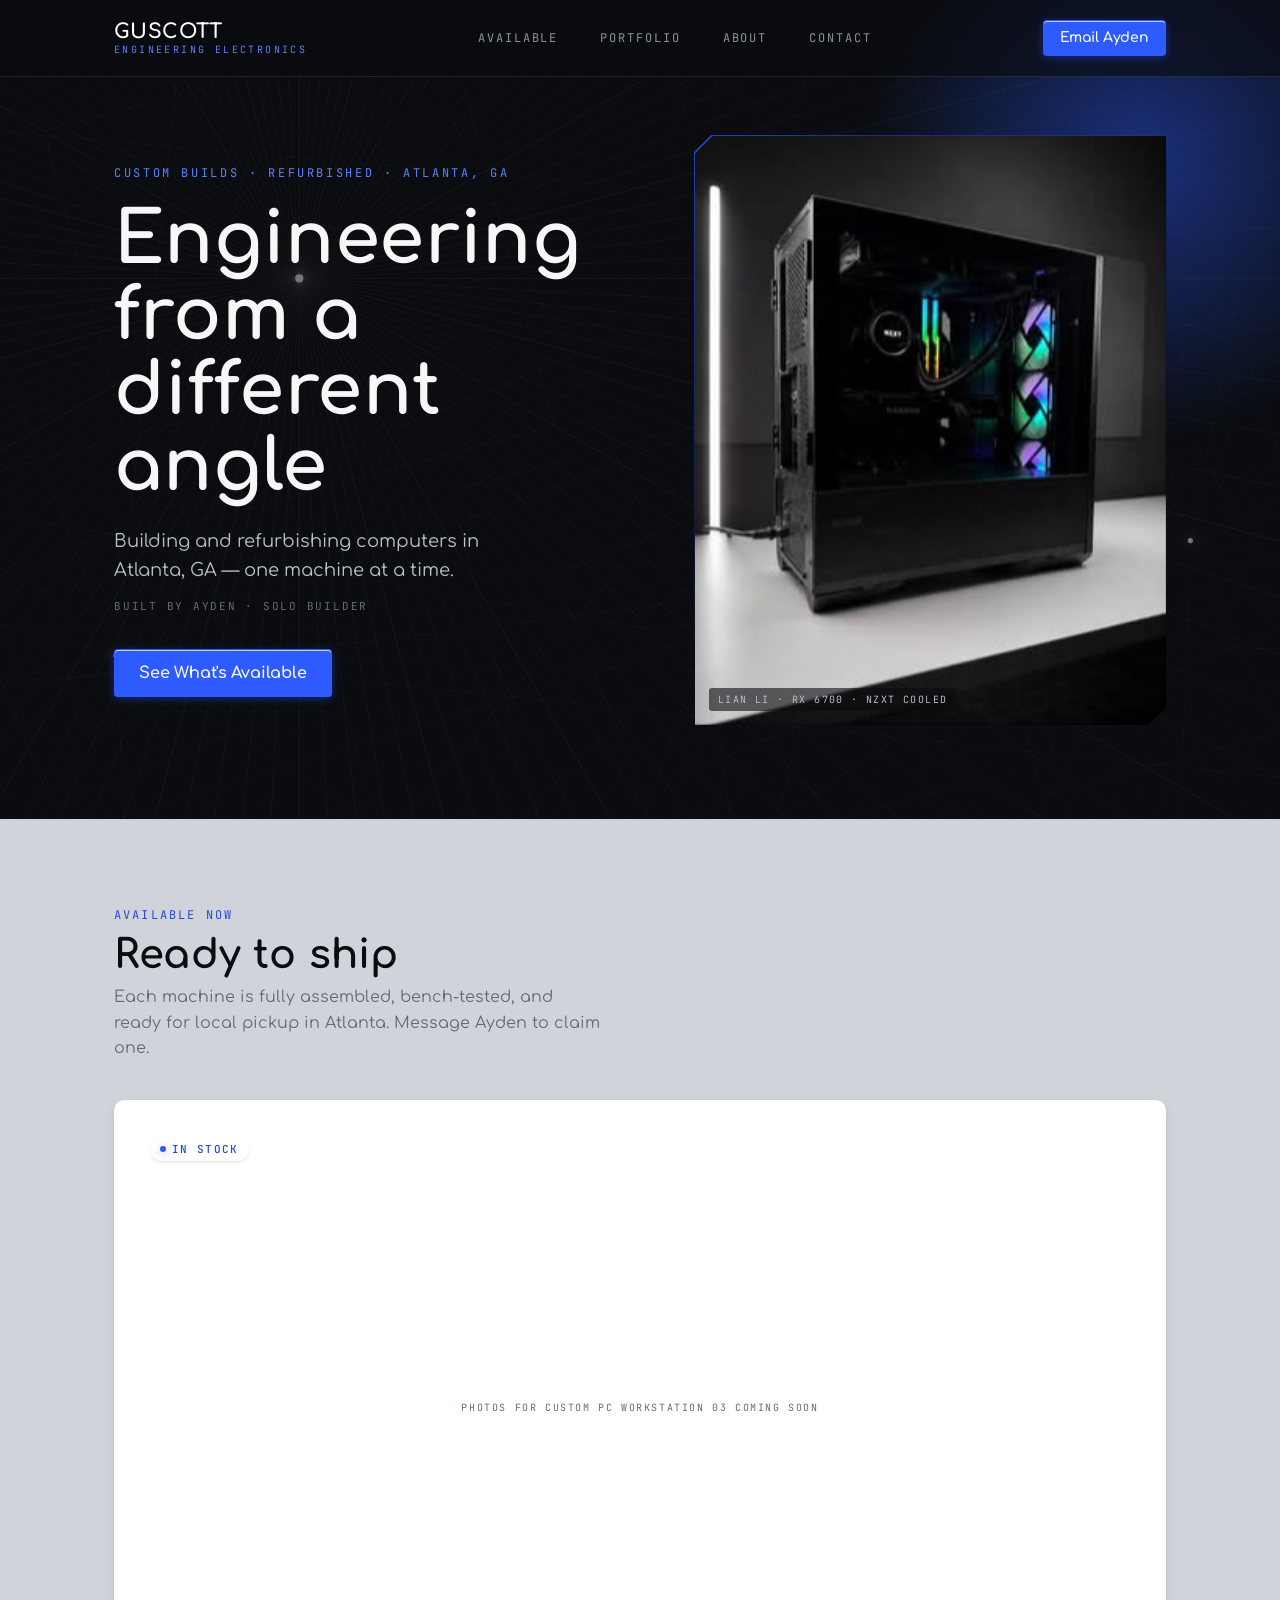
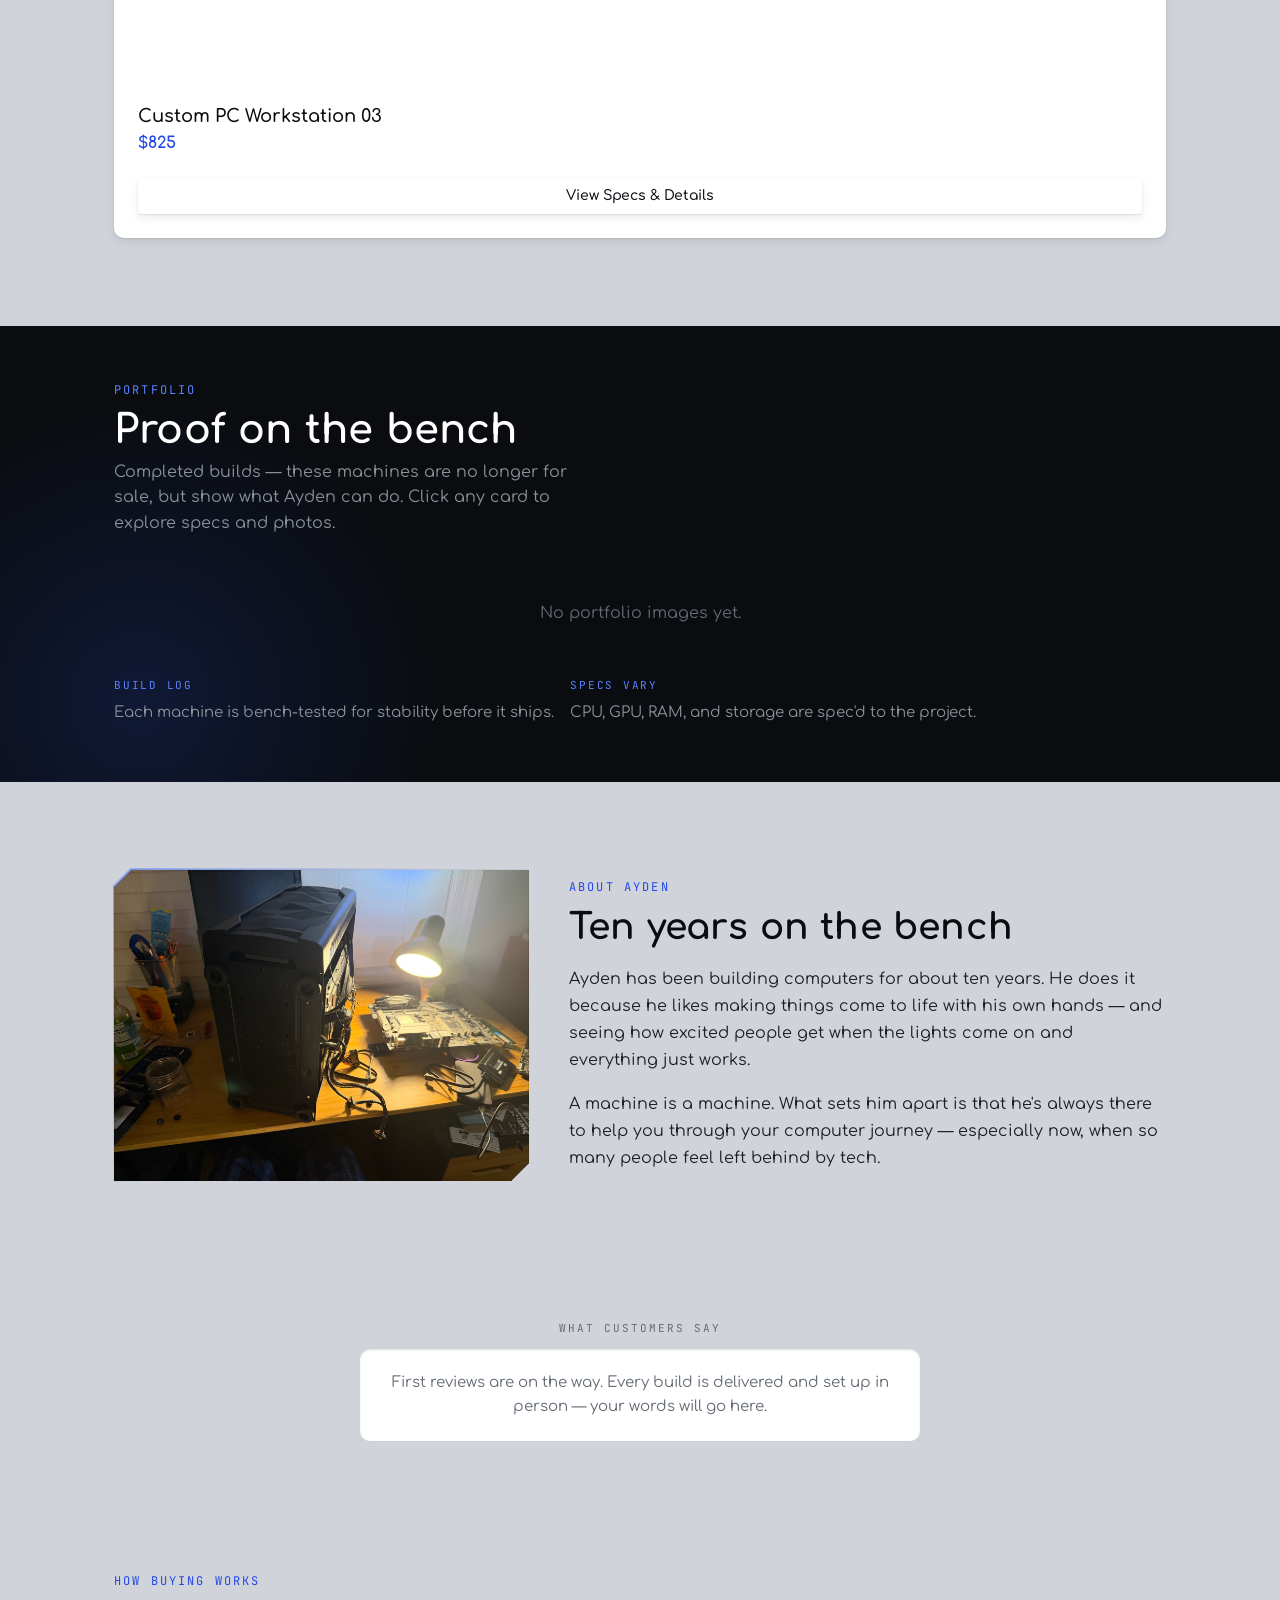
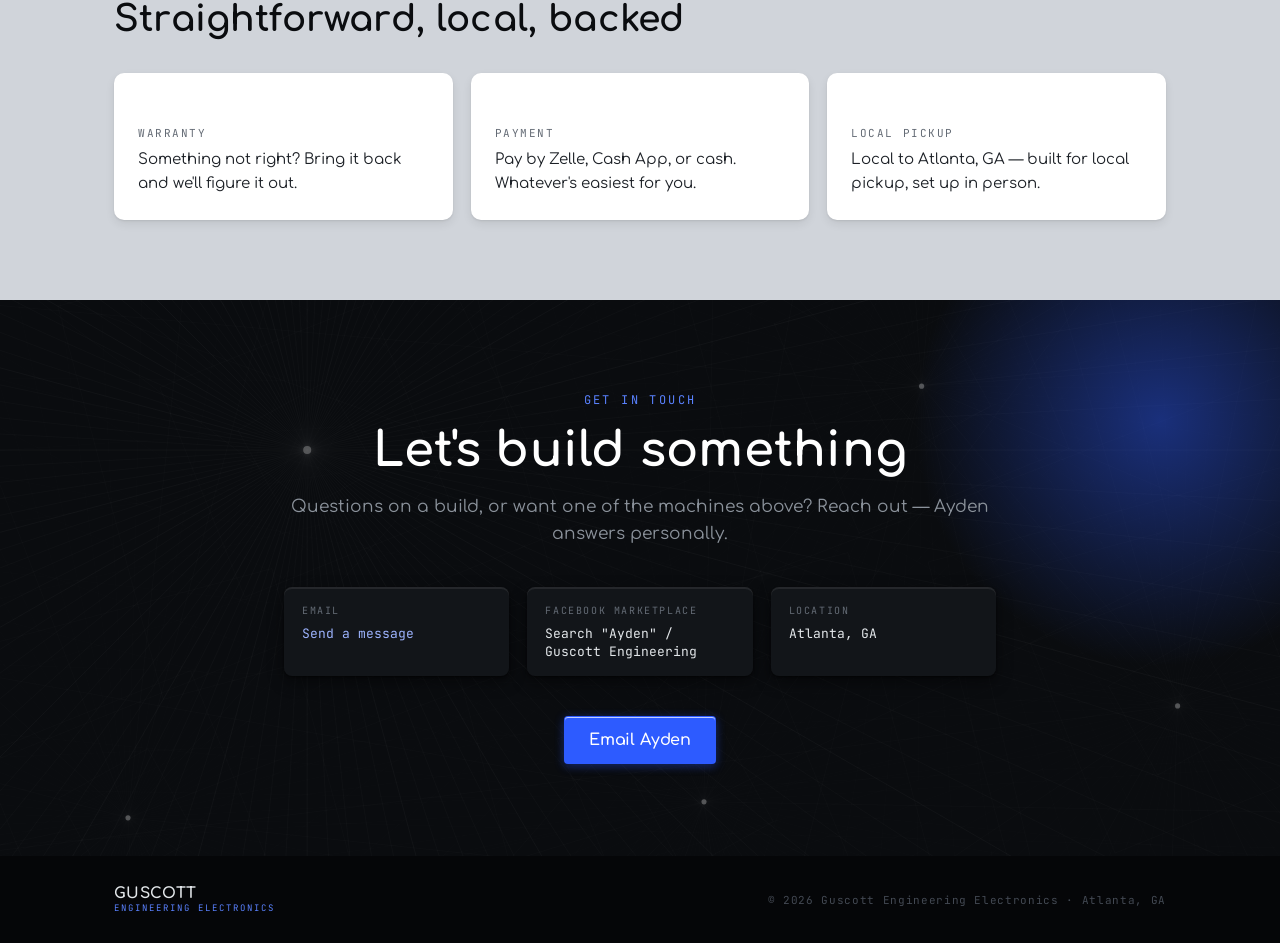
==== commit 26ce1902: "Apply remaining changes Co-authored-by: guscottengineering <294991812+guscottengineering@users.norep" ====
--- a/index.html
+++ b/index.html
@@ -22,7 +22,7 @@
 <link rel="stylesheet" href="styles/components.css">
 <link rel="stylesheet" href="styles/site.css">
 
-<script src="https://unpkg.com/lucide@latest"></script>
+<script src="https://unpkg.com/lucide@latest" defer></script>
 </head>
 
 <body>
@@ -84,10 +84,10 @@
   <!-- ============ PREVIOUSLY BUILT ============ -->
   <section id="portfolio" data-tone="dark" style="position:relative;background:var(--ink-900);color:var(--ink-100);overflow:hidden;scroll-margin-top:72px;">
     <div style="position:absolute;width:720px;height:720px;left:-220px;bottom:-280px;border-radius:50%;background:radial-gradient(circle,rgba(45,91,255,.16) 0%,transparent 60%);pointer-events:none;"></div>
-    <div style="position:relative;max-width:1100px;margin:0 auto;padding:88px 24px;">
+    <div style="position:relative;max-width:1100px;margin:0 auto;padding:56px 24px;">
       <div style="font-family:var(--font-mono);font-size:12px;letter-spacing:.18em;text-transform:uppercase;color:var(--volt-400);margin-bottom:10px;">Portfolio</div>
       <h2 style="font-family:var(--font-display);font-weight:700;font-size:clamp(28px,3.4vw,40px);color:#fff;margin:0 0 8px;letter-spacing:.005em;">Proof on the bench</h2>
-      <p style="font-size:16px;line-height:1.6;color:var(--ink-300);max-width:54ch;margin:0 0 32px;">Completed builds — these machines are no longer for sale, but show what Ayden can do. Click any card to explore specs and photos.</p>
+      <p style="font-size:16px;line-height:1.6;color:var(--ink-300);max-width:54ch;margin:0 0 20px;">Completed builds — these machines are no longer for sale, but show what Ayden can do. Click any card to explore specs and photos.</p>
 
       <div id="sold-builds-carousel" class="ge-sold-carousel" style="display:none;">
         <div class="ge-sold-track-wrap">
@@ -100,10 +100,10 @@
         </div>
       </div>
 
-      <div id="portfolio-carousel" style="position:relative;margin:48px 0 16px;">
+      <div id="portfolio-carousel" style="position:relative;margin:28px 0 8px;">
         <!-- Portfolio image carousel injected by cloudinary-config.json loader -->
       </div>
-      <div class="ge-break-grid">
+      <div class="ge-break-grid" style="gap:16px;margin-top:16px;">
         <div>
           <div style="font-family:var(--font-mono);font-size:11px;letter-spacing:.16em;text-transform:uppercase;color:var(--volt-400);margin-bottom:8px;">Build log</div>
           <p style="font-size:15px;line-height:1.7;color:var(--ink-300);margin:0;">Each machine is bench-tested for stability before it ships.</p>
@@ -254,7 +254,6 @@
 let _headerToneQueued = false;
 let _skipNextHashChange = false;
 const _loadedImageUrls = new Set();
-const _imagePreloadPromises = new Map();
 const prefersReducedMotion = window.matchMedia('(prefers-reduced-motion: reduce)');
 const INVENTORY_REFRESH_DEBOUNCE_MS = 1500;
 
@@ -363,51 +362,8 @@
 
 function swapImageSource(imgEl, nextSrc) {
   if (!imgEl || !nextSrc) return;
-  const normalizedNextSrc = normalizeUrl(nextSrc);
-  const currentSrc = imgEl.getAttribute('src') || '';
-  if (normalizeUrl(currentSrc) === normalizedNextSrc) return;
-  imgEl.dataset.pendingSrc = nextSrc;
-  imgEl.classList.add('ge-media-swapping');
-
-  if (_loadedImageUrls.has(normalizedNextSrc)) {
-    imgEl.src = nextSrc;
-    _loadedImageUrls.add(normalizedNextSrc);
-    requestAnimationFrame(() => {
-      if (imgEl.dataset.pendingSrc === nextSrc) imgEl.classList.remove('ge-media-swapping');
-    });
-    return;
-  }
-
-  let preloadPromise = _imagePreloadPromises.get(normalizedNextSrc);
-  if (!preloadPromise) {
-    preloadPromise = new Promise((resolve, reject) => {
-      const preloader = new Image();
-      preloader.decoding = 'async';
-      preloader.onload = () => {
-        _loadedImageUrls.add(normalizedNextSrc);
-        _imagePreloadPromises.delete(normalizedNextSrc);
-        resolve();
-      };
-      preloader.onerror = () => {
-        _imagePreloadPromises.delete(normalizedNextSrc);
-        reject(new Error(`Failed to preload ${nextSrc}`));
-      };
-      preloader.src = nextSrc;
-    });
-    _imagePreloadPromises.set(normalizedNextSrc, preloadPromise);
-  }
-
-  preloadPromise.then(() => {
-    if (imgEl.dataset.pendingSrc !== nextSrc) return;
-    imgEl.src = nextSrc;
-    requestAnimationFrame(() => {
-      if (imgEl.dataset.pendingSrc === nextSrc) imgEl.classList.remove('ge-media-swapping');
-    });
-  }).catch(() => {
-    if (imgEl.dataset.pendingSrc !== nextSrc) return;
-    imgEl.src = nextSrc;
-    imgEl.classList.remove('ge-media-swapping');
-  });
+  if (normalizeUrl(imgEl.getAttribute('src') || '') === normalizeUrl(nextSrc)) return;
+  imgEl.src = nextSrc;
 }
 
 async function injectStaticImages(config) {
@@ -560,11 +516,11 @@
     const arrowStyle = 'position:absolute;top:50%;transform:translateY(-50%);background:rgba(10,10,10,.7);border:1px solid rgba(255,255,255,.14);color:#fff;width:42px;height:42px;border-radius:50%;font-size:20px;cursor:pointer;display:flex;align-items:center;justify-content:center;z-index:2;transition:background .2s,transform .15s;';
 
     carousel.innerHTML = `
-      <div style="position:relative;user-select:none;">
+      <div style="position:relative;user-select:none;max-width:560px;margin:0 auto;">
         <div class="ge-portfolio-stage">${slidesHtml}</div>
         ${images.length > 1 ? `
-          <button class="ge-port-prev" aria-label="Previous" style="${arrowStyle}left:-18px;">&#8249;</button>
-          <button class="ge-port-next" aria-label="Next"     style="${arrowStyle}right:-18px;">&#8250;</button>
+          <button class="ge-port-prev" aria-label="Previous" style="${arrowStyle}left:-8px;">&#8249;</button>
+          <button class="ge-port-next" aria-label="Next"     style="${arrowStyle}right:-8px;">&#8250;</button>
         ` : ''}
       </div>
       ${images.length > 1 ? `<div style="display:flex;justify-content:center;gap:8px;margin-top:16px;">${dotsHtml}</div>` : ''}
@@ -588,12 +544,21 @@
     dots.forEach((dot, i) => dot.addEventListener('click', () => goTo(i)));
 
     // Touch / swipe support
-    let touchStartX = 0;
-    carousel.addEventListener('touchstart', e => { touchStartX = e.changedTouches[0].clientX; }, { passive: true });
-    carousel.addEventListener('touchend', e => {
-      const dx = e.changedTouches[0].clientX - touchStartX;
-      if (Math.abs(dx) > 40) goTo(dx < 0 ? current + 1 : current - 1);
-    });
+    // Bound once; the carousel element persists across inventory refreshes
+    carousel._portGoTo = goTo;
+    carousel._portCurrent = () => current;
+    if (!carousel.dataset.boundSwipe) {
+      carousel.dataset.boundSwipe = 'true';
+      let touchStartX = 0;
+      carousel.addEventListener('touchstart', e => { touchStartX = e.changedTouches[0].clientX; }, { passive: true });
+      carousel.addEventListener('touchend', e => {
+        const dx = e.changedTouches[0].clientX - touchStartX;
+        if (Math.abs(dx) > 40 && carousel._portGoTo) {
+          const cur = carousel._portCurrent();
+          carousel._portGoTo(dx < 0 ? cur + 1 : cur - 1);
+        }
+      });
+    }
 
   } catch (e) {
     console.error('Portfolio load error:', e);
--- a/styles/site.css
+++ b/styles/site.css
@@ -74,14 +74,6 @@
 .ge-machine-img-wrap{overflow:hidden;transform:translateZ(0);}
 .ge-machine-img-wrap img{transition:transform .4s var(--ease-pop,cubic-bezier(.34,1.3,.64,1));}
 .ge-machine-img-wrap:hover img{transform:scale(1.06);}
-.ge-machine-main{
-  transition:opacity .28s ease,transform .28s cubic-bezier(.4,0,.2,1);
-  will-change:opacity,transform;
-}
-.ge-machine-main.ge-media-swapping{
-  opacity:.72;
-  transform:translateY(6px);
-}
 .ge-thumb-btn,.ge-modal-thumb-btn{
   transition:transform .2s var(--ease-mechanical),box-shadow .2s var(--ease-mechanical);
   will-change:transform;
@@ -105,6 +97,8 @@
   position:relative;
   width:100%;
   aspect-ratio:16/9;
+  max-width:560px;
+  margin:0 auto;
   border-radius:10px;
   overflow:hidden;
   background:var(--ink-1000);
@@ -128,7 +122,7 @@
 .ge-portfolio-slide img{
   width:100%;
   height:100%;
-  object-fit:cover;
+  object-fit:contain;
   display:block;
 }
 
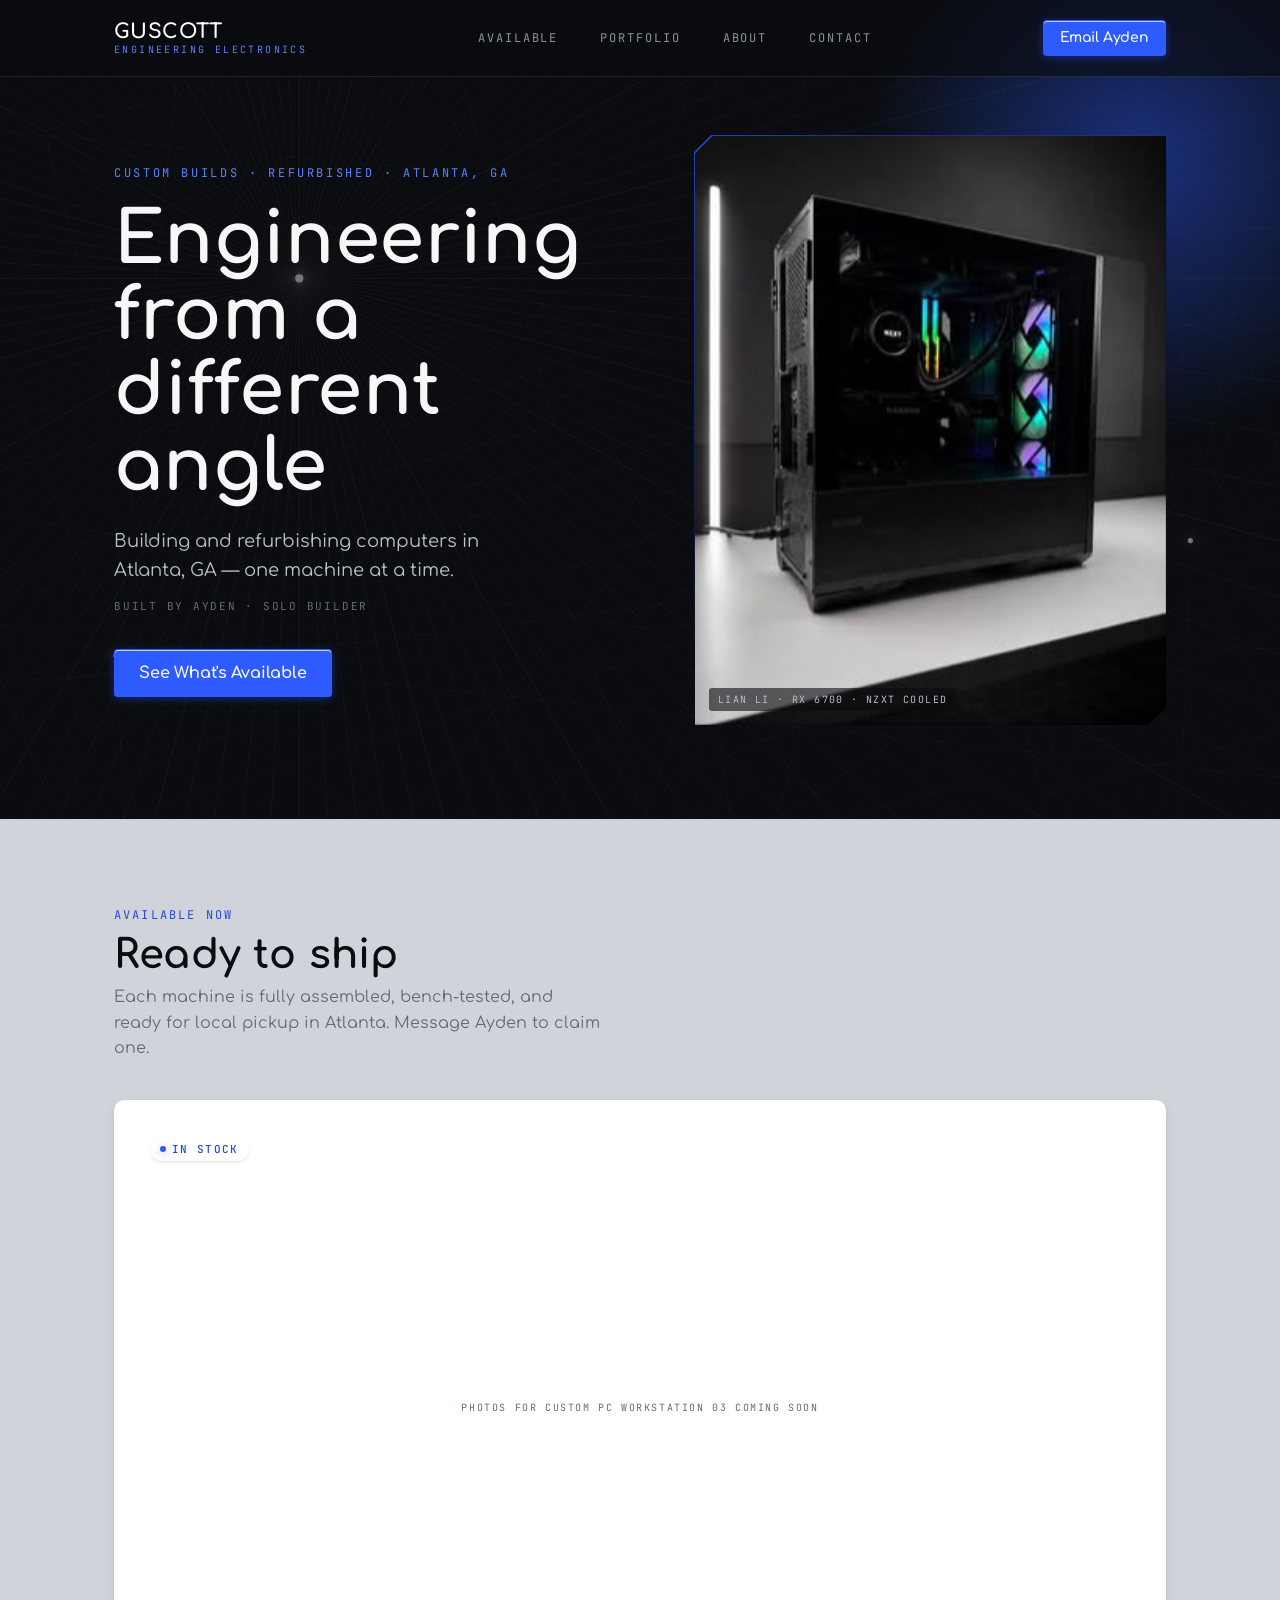
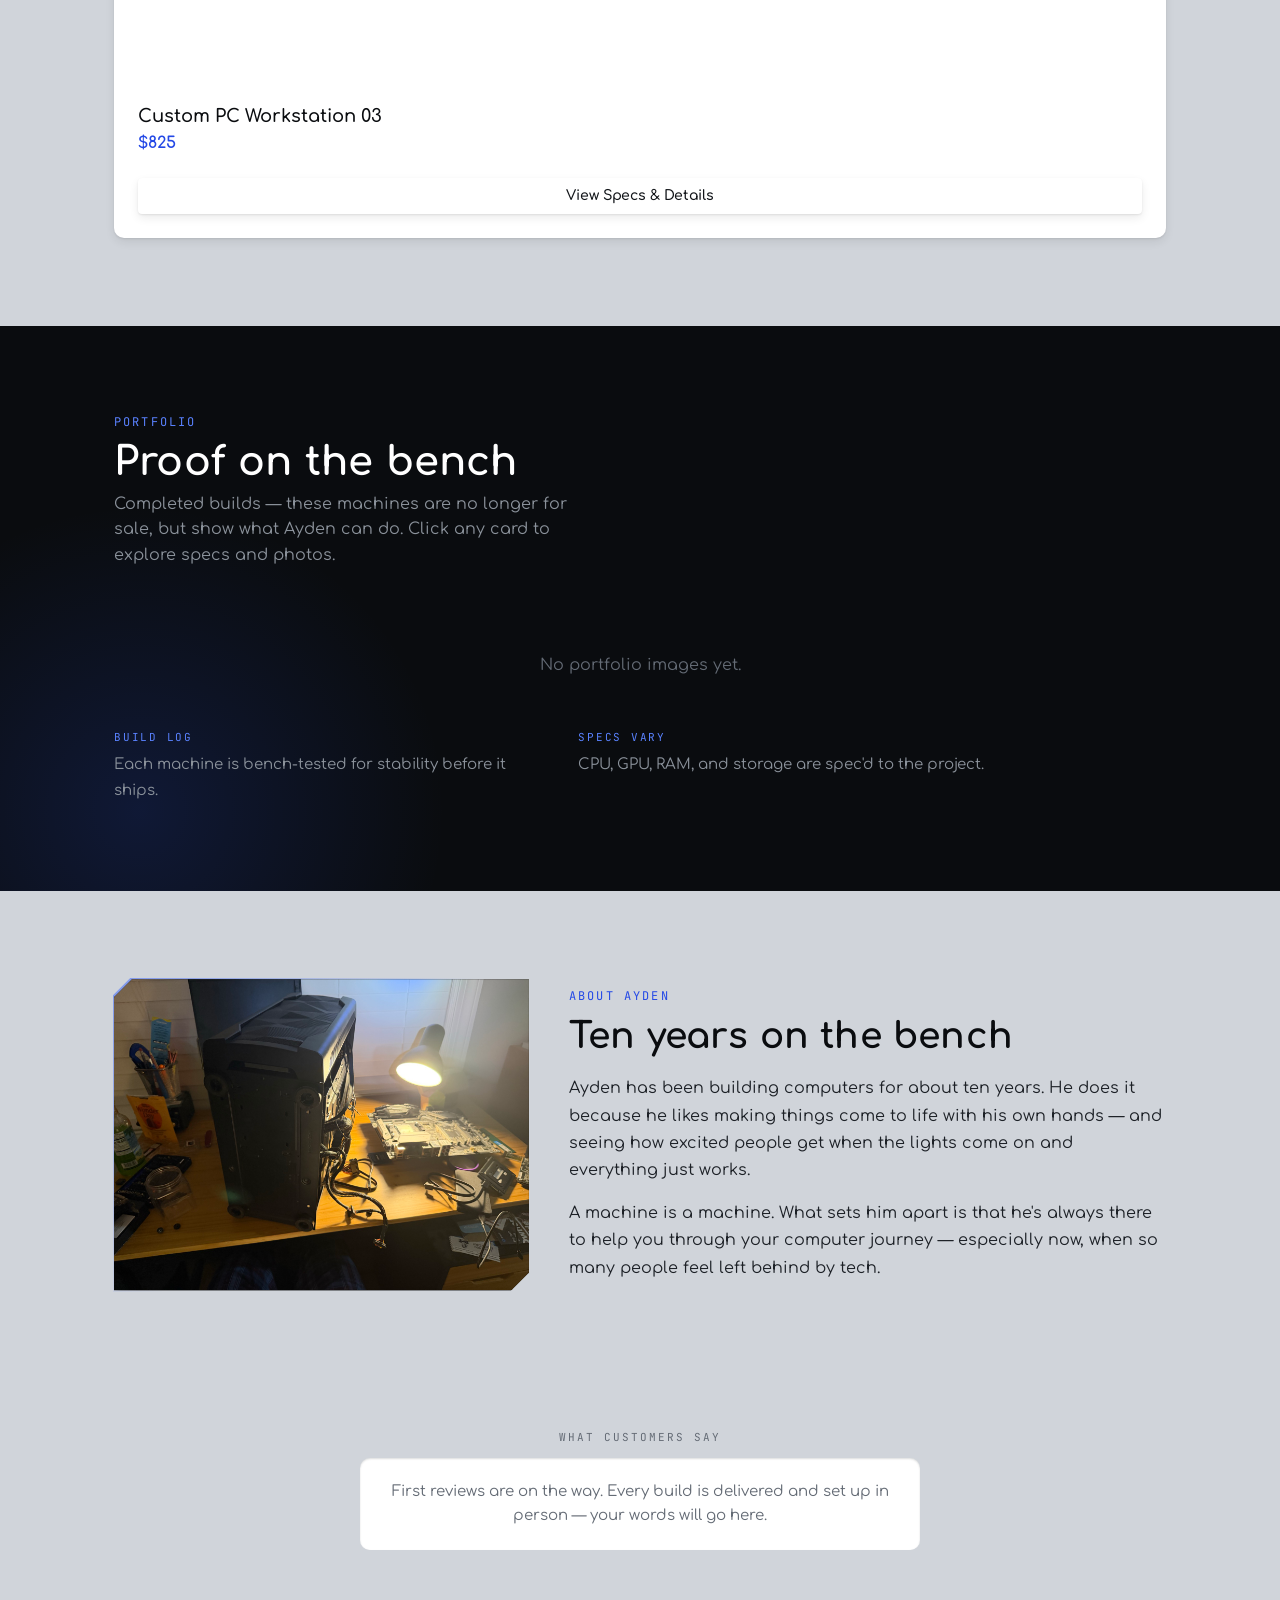
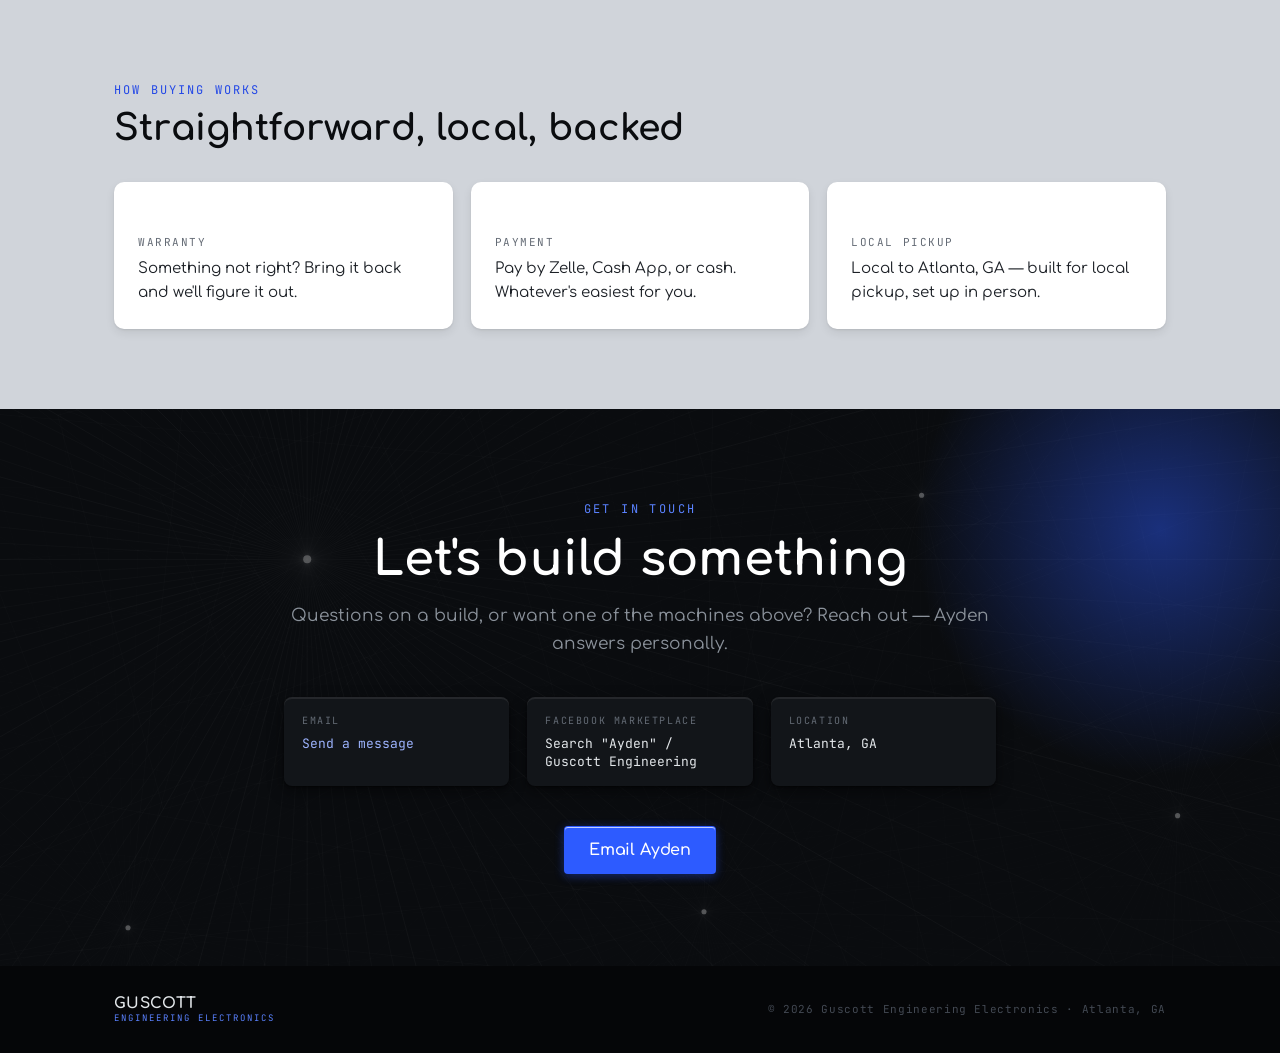
==== commit 620101c7: "Generate public site with draft filtering Co-authored-by: guscottengineering <294991812+guscottengin" ====
--- a/index.html
+++ b/index.html
@@ -21,6 +21,11 @@
 <!-- Components rebuilt from the design system + page layout -->
 <link rel="stylesheet" href="styles/components.css">
 <link rel="stylesheet" href="styles/site.css">
+<style>
+  .ge-modal-overview{display:grid;grid-template-columns:minmax(0,1.35fr) minmax(220px,1fr);gap:20px;align-items:start;margin-bottom:24px}
+  .ge-modal-description{color:var(--ink-200);font-size:15px;line-height:1.7;margin:0}
+  @media(max-width:640px){.ge-modal-overview{grid-template-columns:1fr}}
+</style>
 
 <script src="https://unpkg.com/lucide@latest" defer></script>
 </head>
@@ -84,10 +89,10 @@
   <!-- ============ PREVIOUSLY BUILT ============ -->
   <section id="portfolio" data-tone="dark" style="position:relative;background:var(--ink-900);color:var(--ink-100);overflow:hidden;scroll-margin-top:72px;">
     <div style="position:absolute;width:720px;height:720px;left:-220px;bottom:-280px;border-radius:50%;background:radial-gradient(circle,rgba(45,91,255,.16) 0%,transparent 60%);pointer-events:none;"></div>
-    <div style="position:relative;max-width:1100px;margin:0 auto;padding:56px 24px;">
+    <div style="position:relative;max-width:1100px;margin:0 auto;padding:88px 24px;">
       <div style="font-family:var(--font-mono);font-size:12px;letter-spacing:.18em;text-transform:uppercase;color:var(--volt-400);margin-bottom:10px;">Portfolio</div>
       <h2 style="font-family:var(--font-display);font-weight:700;font-size:clamp(28px,3.4vw,40px);color:#fff;margin:0 0 8px;letter-spacing:.005em;">Proof on the bench</h2>
-      <p style="font-size:16px;line-height:1.6;color:var(--ink-300);max-width:54ch;margin:0 0 20px;">Completed builds — these machines are no longer for sale, but show what Ayden can do. Click any card to explore specs and photos.</p>
+      <p style="font-size:16px;line-height:1.6;color:var(--ink-300);max-width:54ch;margin:0 0 32px;">Completed builds — these machines are no longer for sale, but show what Ayden can do. Click any card to explore specs and photos.</p>
 
       <div id="sold-builds-carousel" class="ge-sold-carousel" style="display:none;">
         <div class="ge-sold-track-wrap">
@@ -100,10 +105,10 @@
         </div>
       </div>
 
-      <div id="portfolio-carousel" style="position:relative;margin:28px 0 8px;">
+      <div id="portfolio-carousel" style="position:relative;margin:48px 0 16px;">
         <!-- Portfolio image carousel injected by cloudinary-config.json loader -->
       </div>
-      <div class="ge-break-grid" style="gap:16px;margin-top:16px;">
+      <div class="ge-break-grid">
         <div>
           <div style="font-family:var(--font-mono);font-size:11px;letter-spacing:.16em;text-transform:uppercase;color:var(--volt-400);margin-bottom:8px;">Build log</div>
           <p style="font-size:15px;line-height:1.7;color:var(--ink-300);margin:0;">Each machine is bench-tested for stability before it ships.</p>
@@ -219,10 +224,15 @@
     <div style="font-family:var(--font-mono);font-size:11px;letter-spacing:.18em;text-transform:uppercase;color:var(--volt-400);margin-bottom:8px;">Specs</div>
     <h3 id="ge-modal-title" style="font-family:var(--font-display);font-weight:700;font-size:22px;color:#fff;margin:0 0 6px;"></h3>
     <p id="ge-modal-price" style="font-size:20px;font-weight:700;color:var(--volt-400);margin:0 0 24px;font-family:var(--font-mono);"></p>
-    <div id="ge-modal-img-wrap" style="width:100%;aspect-ratio:16/9;background:var(--ink-1000);border-radius:8px;overflow:hidden;margin-bottom:12px;">
-      <img id="ge-modal-img" src="" alt="" style="width:100%;height:100%;object-fit:contain;display:block;">
+    <div class="ge-modal-overview">
+      <div>
+        <div id="ge-modal-img-wrap" style="width:100%;aspect-ratio:16/9;background:var(--ink-1000);border-radius:8px;overflow:hidden;margin-bottom:12px;">
+          <img id="ge-modal-img" src="" alt="" style="width:100%;height:100%;object-fit:contain;display:block;">
+        </div>
+        <div id="ge-modal-thumbs" style="display:flex;gap:8px;overflow-x:auto;padding-bottom:4px;"></div>
+      </div>
+      <p id="ge-modal-description" class="ge-modal-description"></p>
     </div>
-    <div id="ge-modal-thumbs" style="display:flex;gap:8px;overflow-x:auto;padding-bottom:4px;margin-bottom:24px;"></div>
     <div id="ge-modal-specs" class="ge-spec-list"></div>
     <div style="margin-top:28px;text-align:center;">
       <a class="ge-btn ge-btn--primary" href="mailto:Guscottengineering@gmail.com" id="ge-modal-cta">Email Ayden about this build</a>
@@ -393,7 +403,7 @@
     container.innerHTML = '';
     const machines = machineEntries
       .map(([id, m]) => ({ id, ...m }))
-      .filter(machine => !machine.sold);
+      .filter(machine => !machine.sold && !machine.draft);
     if (machines.length === 0) {
       if (availSection) availSection.style.display = 'none';
       return;
@@ -418,7 +428,7 @@
 
       // Store specs and full images array for the modal
       _machineIdByToken[machineToken] = machineId;
-      _machineSpecs[machineId] = { title: machine.title, price: machine.price, specs: machine.specs || null, images };
+      _machineSpecs[machineId] = { title: machine.title, price: machine.price, description: machine.description || '', specs: machine.specs || null, images };
 
       const thumbsHtml = images.map((img, idx) => `
         <button class="ge-thumb-btn" data-machine-token="${machineToken}" data-idx="${idx}"
@@ -516,11 +526,11 @@
     const arrowStyle = 'position:absolute;top:50%;transform:translateY(-50%);background:rgba(10,10,10,.7);border:1px solid rgba(255,255,255,.14);color:#fff;width:42px;height:42px;border-radius:50%;font-size:20px;cursor:pointer;display:flex;align-items:center;justify-content:center;z-index:2;transition:background .2s,transform .15s;';
 
     carousel.innerHTML = `
-      <div style="position:relative;user-select:none;max-width:560px;margin:0 auto;">
+      <div style="position:relative;user-select:none;">
         <div class="ge-portfolio-stage">${slidesHtml}</div>
         ${images.length > 1 ? `
-          <button class="ge-port-prev" aria-label="Previous" style="${arrowStyle}left:-8px;">&#8249;</button>
-          <button class="ge-port-next" aria-label="Next"     style="${arrowStyle}right:-8px;">&#8250;</button>
+          <button class="ge-port-prev" aria-label="Previous" style="${arrowStyle}left:-18px;">&#8249;</button>
+          <button class="ge-port-next" aria-label="Next"     style="${arrowStyle}right:-18px;">&#8250;</button>
         ` : ''}
       </div>
       ${images.length > 1 ? `<div style="display:flex;justify-content:center;gap:8px;margin-top:16px;">${dotsHtml}</div>` : ''}
@@ -587,7 +597,7 @@
 
     const machines = machineEntries
       .map(([id, m]) => ({ id, ...m }))
-      .filter(m => m.sold);
+      .filter(m => m.sold && !m.draft);
 
     if (machines.length === 0) return;
 
@@ -598,7 +608,7 @@
       const images = await fetchCloudinaryImages(config.cloudName, machine.tag);
       if (images.length === 0) continue;
       _machineIdByToken[machineToken] = machineId;
-      _machineSpecs[machineId] = { title: machine.title, price: machine.price, specs: machine.specs || null, images };
+      _machineSpecs[machineId] = { title: machine.title, price: machine.price, description: machine.description || '', specs: machine.specs || null, images };
       decks.push({ machine, images });
     }
 
@@ -888,7 +898,10 @@
   const data = _machineSpecs[machineId];
   if (!data) return;
   document.getElementById('ge-modal-title').textContent = data.title;
-  document.getElementById('ge-modal-price').textContent = data.price;
+  document.getElementById('ge-modal-price').textContent = data.price || 'Contact for price';
+  const description = document.getElementById('ge-modal-description');
+  description.textContent = data.description || '';
+  description.style.display = data.description ? '' : 'none';
   const modalImg = document.getElementById('ge-modal-img');
   setImageHints(modalImg, { loading: 'eager', fetchPriority: 'high' });
   const imgWrap = document.getElementById('ge-modal-img-wrap');
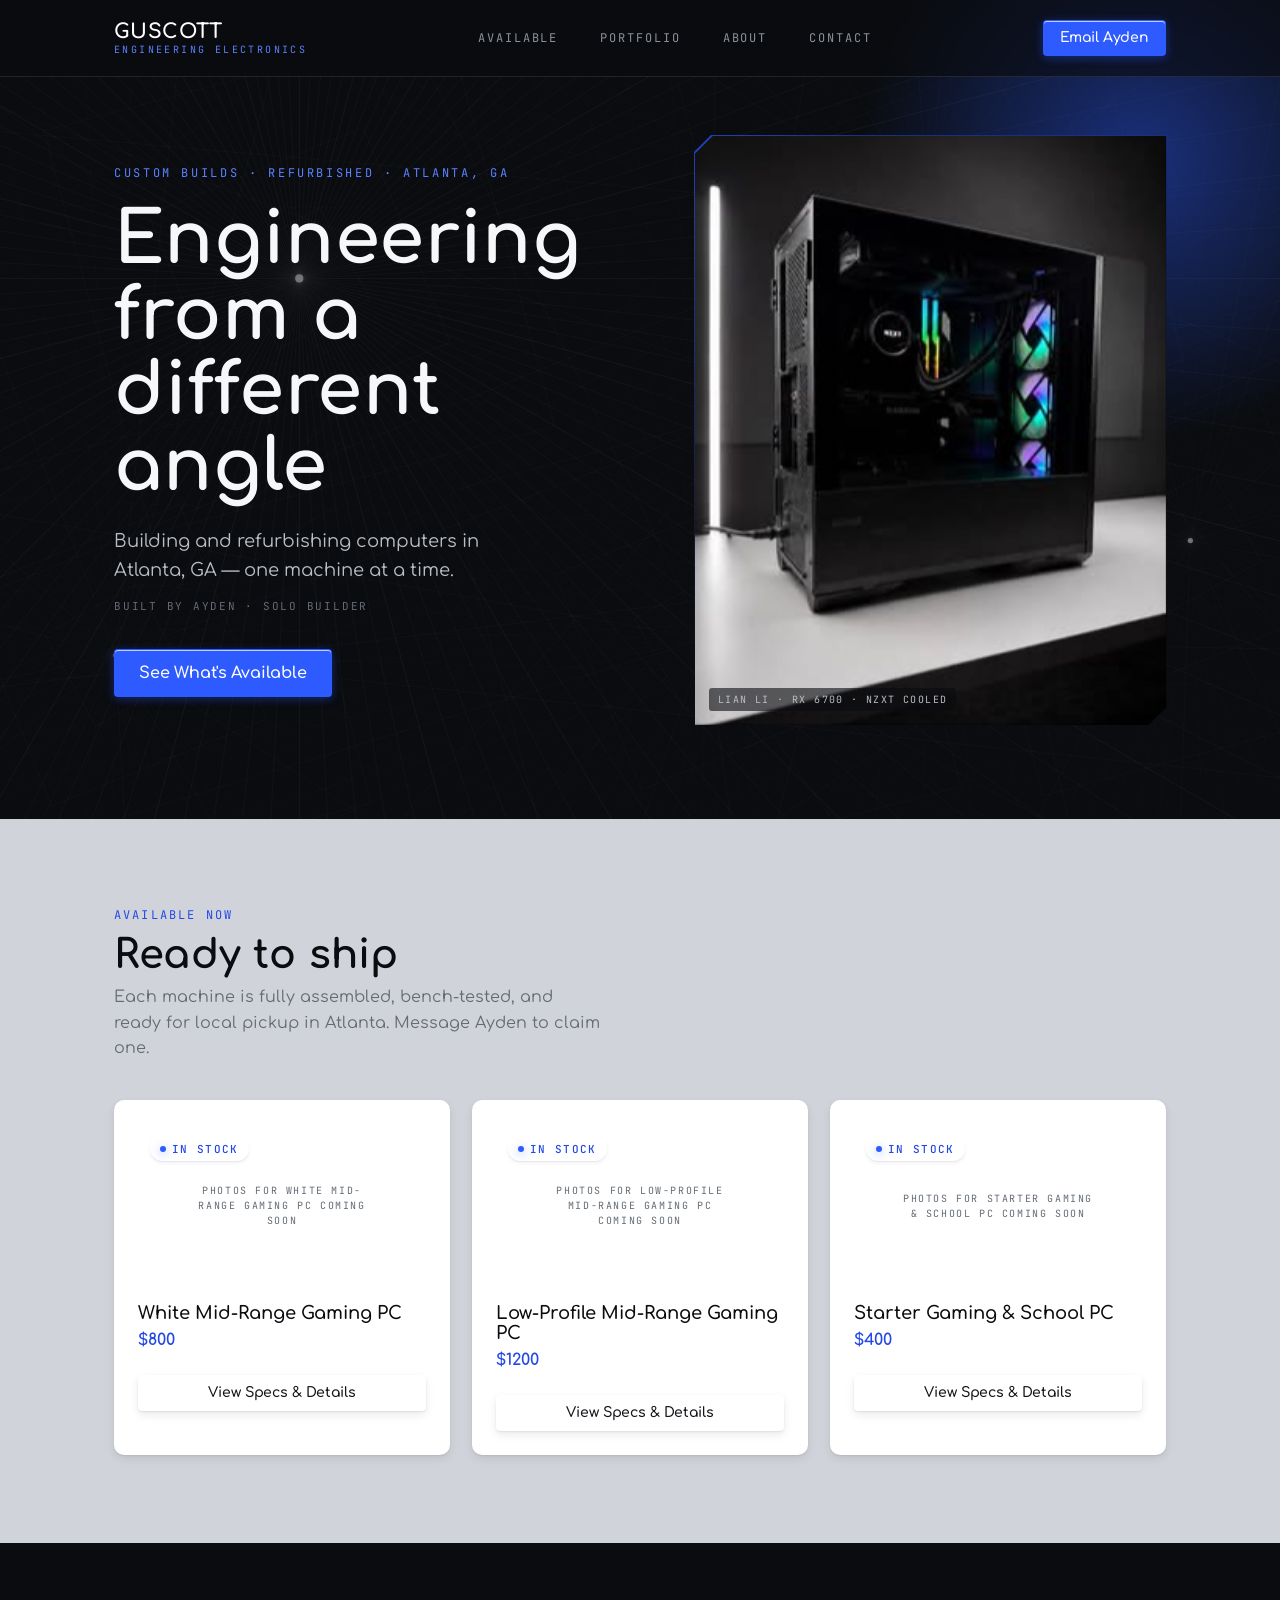
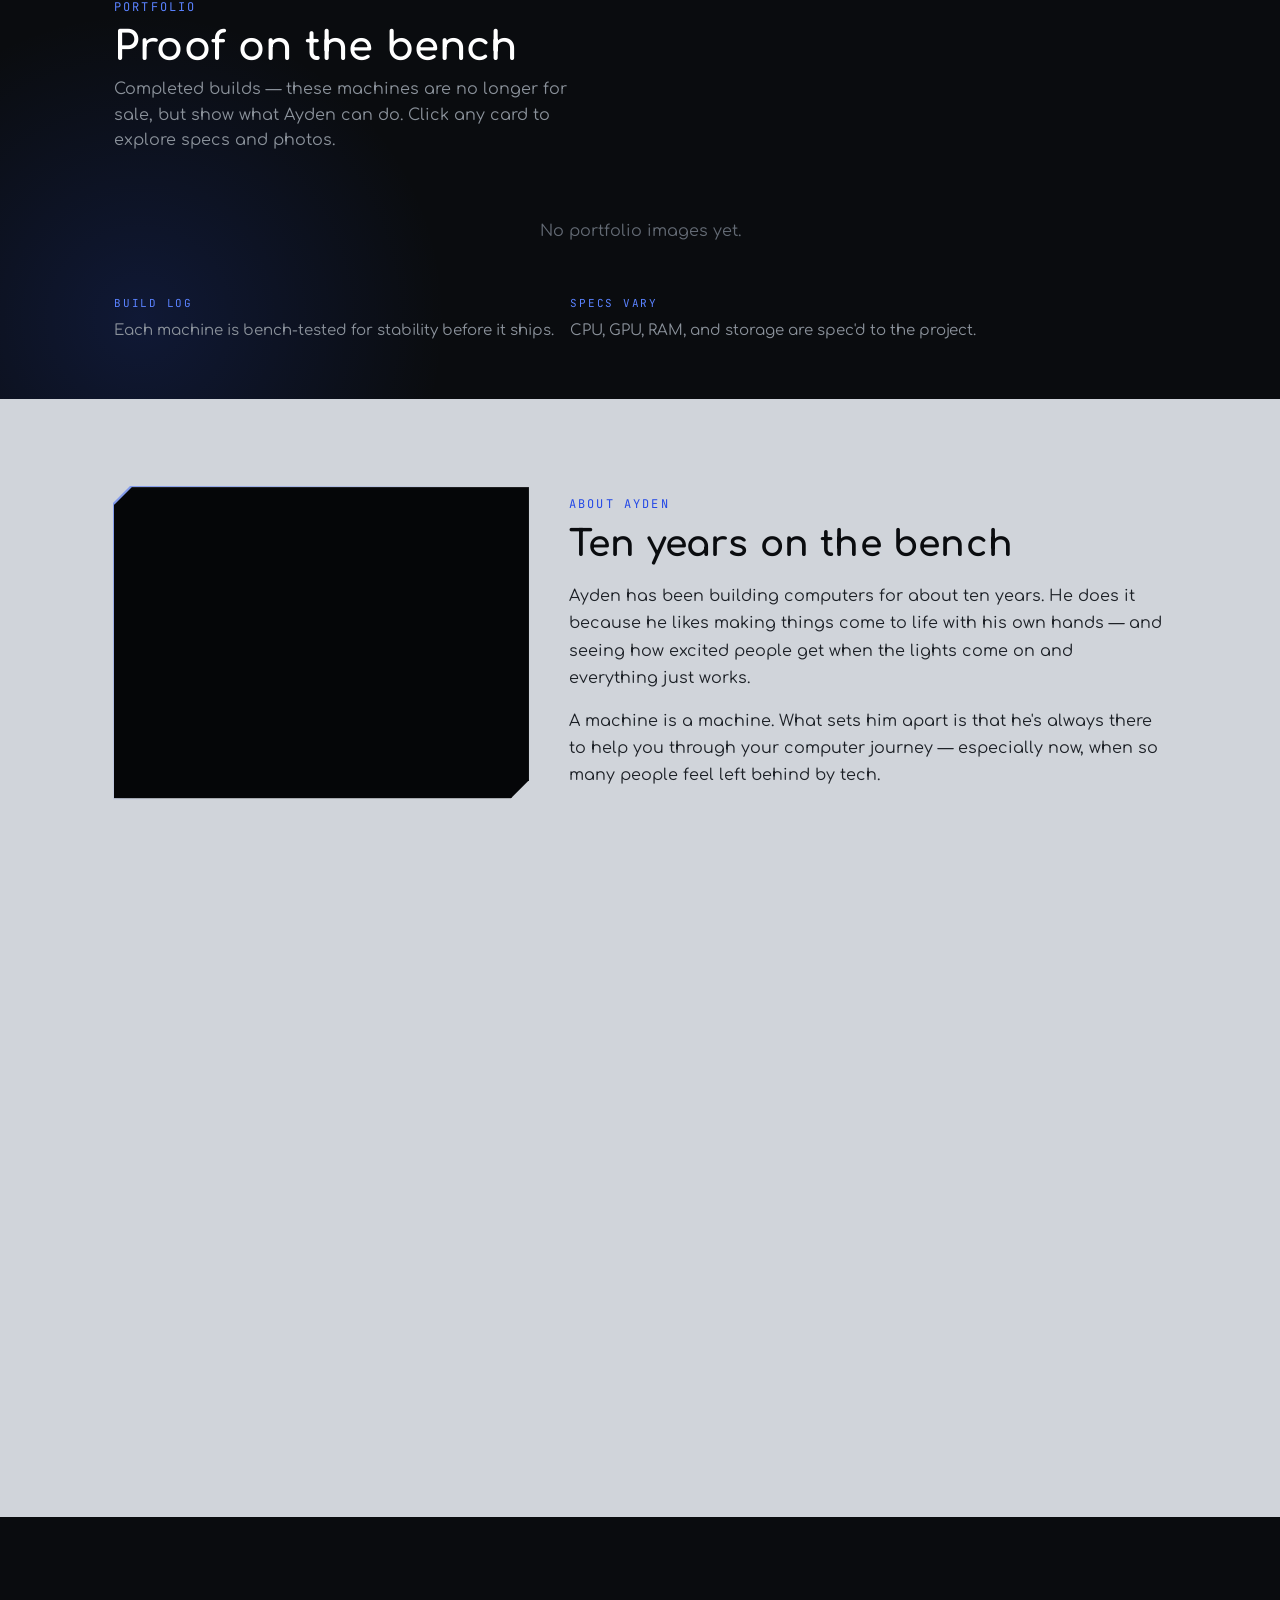
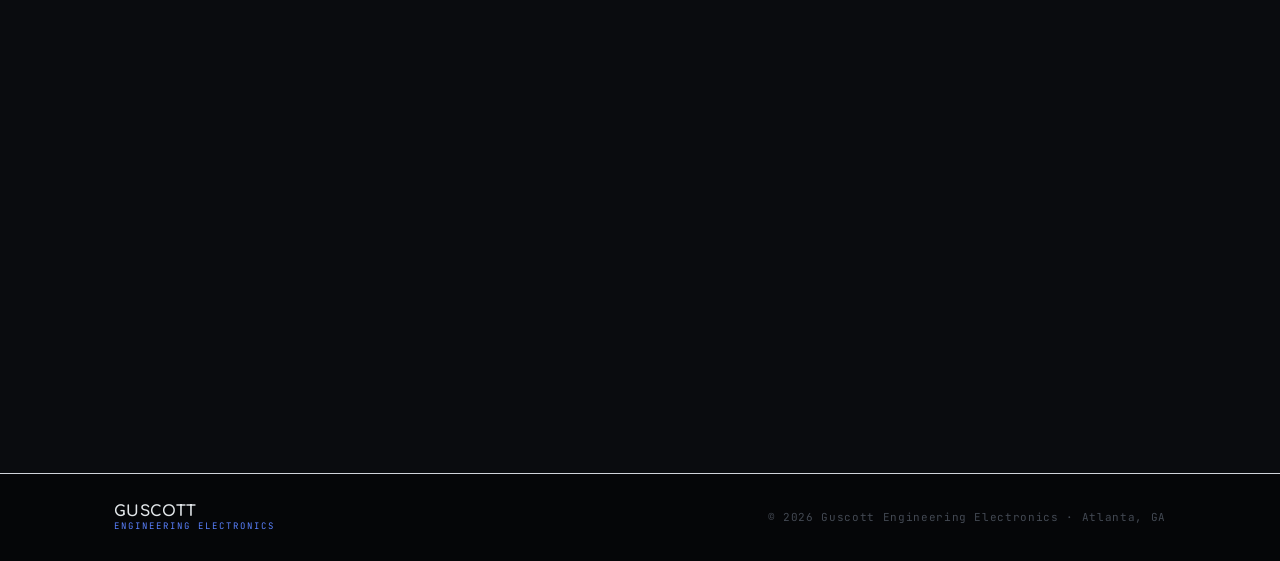
==== commit e94bdd98: "Apply remaining changes Co-authored-by: copilot-swe-agent[bot] <198982749+Copilot@users.noreply.gith" ====
--- a/index.html
+++ b/index.html
@@ -7,6 +7,10 @@
 <meta name="description" content="Guscott Engineering — custom and refurbished computers built and bench-tested by Ayden in Atlanta, GA. One machine at a time.">
 
 <!-- Favicons — chamfered "G" brand mark (resolves the /favicon.ico auto-request) -->
+<link rel="preconnect" href="https://fonts.googleapis.com">
+<link rel="preconnect" href="https://fonts.gstatic.com" crossorigin>
+<link rel="preconnect" href="https://res.cloudinary.com" crossorigin>
+<link rel="dns-prefetch" href="https://unpkg.com">
 <link rel="icon" href="/favicon.ico" sizes="any">
 <link rel="icon" href="/favicon.svg" type="image/svg+xml">
 <link rel="apple-touch-icon" href="/apple-touch-icon.png">
@@ -21,11 +25,6 @@
 <!-- Components rebuilt from the design system + page layout -->
 <link rel="stylesheet" href="styles/components.css">
 <link rel="stylesheet" href="styles/site.css">
-<style>
-  .ge-modal-overview{display:grid;grid-template-columns:minmax(0,1.35fr) minmax(220px,1fr);gap:20px;align-items:start;margin-bottom:24px}
-  .ge-modal-description{color:var(--ink-200);font-size:15px;line-height:1.7;margin:0}
-  @media(max-width:640px){.ge-modal-overview{grid-template-columns:1fr}}
-</style>
 
 <script src="https://unpkg.com/lucide@latest" defer></script>
 </head>
@@ -89,10 +88,10 @@
   <!-- ============ PREVIOUSLY BUILT ============ -->
   <section id="portfolio" data-tone="dark" style="position:relative;background:var(--ink-900);color:var(--ink-100);overflow:hidden;scroll-margin-top:72px;">
     <div style="position:absolute;width:720px;height:720px;left:-220px;bottom:-280px;border-radius:50%;background:radial-gradient(circle,rgba(45,91,255,.16) 0%,transparent 60%);pointer-events:none;"></div>
-    <div style="position:relative;max-width:1100px;margin:0 auto;padding:88px 24px;">
+    <div style="position:relative;max-width:1100px;margin:0 auto;padding:56px 24px;">
       <div style="font-family:var(--font-mono);font-size:12px;letter-spacing:.18em;text-transform:uppercase;color:var(--volt-400);margin-bottom:10px;">Portfolio</div>
       <h2 style="font-family:var(--font-display);font-weight:700;font-size:clamp(28px,3.4vw,40px);color:#fff;margin:0 0 8px;letter-spacing:.005em;">Proof on the bench</h2>
-      <p style="font-size:16px;line-height:1.6;color:var(--ink-300);max-width:54ch;margin:0 0 32px;">Completed builds — these machines are no longer for sale, but show what Ayden can do. Click any card to explore specs and photos.</p>
+      <p style="font-size:16px;line-height:1.6;color:var(--ink-300);max-width:54ch;margin:0 0 20px;">Completed builds — these machines are no longer for sale, but show what Ayden can do. Click any card to explore specs and photos.</p>
 
       <div id="sold-builds-carousel" class="ge-sold-carousel" style="display:none;">
         <div class="ge-sold-track-wrap">
@@ -105,10 +104,10 @@
         </div>
       </div>
 
-      <div id="portfolio-carousel" style="position:relative;margin:48px 0 16px;">
+      <div id="portfolio-carousel" style="position:relative;margin:28px 0 8px;">
         <!-- Portfolio image carousel injected by cloudinary-config.json loader -->
       </div>
-      <div class="ge-break-grid">
+      <div class="ge-break-grid" style="gap:16px;margin-top:16px;">
         <div>
           <div style="font-family:var(--font-mono);font-size:11px;letter-spacing:.16em;text-transform:uppercase;color:var(--volt-400);margin-bottom:8px;">Build log</div>
           <p style="font-size:15px;line-height:1.7;color:var(--ink-300);margin:0;">Each machine is bench-tested for stability before it ships.</p>
@@ -224,15 +223,10 @@
     <div style="font-family:var(--font-mono);font-size:11px;letter-spacing:.18em;text-transform:uppercase;color:var(--volt-400);margin-bottom:8px;">Specs</div>
     <h3 id="ge-modal-title" style="font-family:var(--font-display);font-weight:700;font-size:22px;color:#fff;margin:0 0 6px;"></h3>
     <p id="ge-modal-price" style="font-size:20px;font-weight:700;color:var(--volt-400);margin:0 0 24px;font-family:var(--font-mono);"></p>
-    <div class="ge-modal-overview">
-      <div>
-        <div id="ge-modal-img-wrap" style="width:100%;aspect-ratio:16/9;background:var(--ink-1000);border-radius:8px;overflow:hidden;margin-bottom:12px;">
-          <img id="ge-modal-img" src="" alt="" style="width:100%;height:100%;object-fit:contain;display:block;">
-        </div>
-        <div id="ge-modal-thumbs" style="display:flex;gap:8px;overflow-x:auto;padding-bottom:4px;"></div>
-      </div>
-      <p id="ge-modal-description" class="ge-modal-description"></p>
+    <div id="ge-modal-img-wrap" style="width:100%;aspect-ratio:16/9;background:var(--ink-1000);border-radius:8px;overflow:hidden;margin-bottom:12px;">
+      <img id="ge-modal-img" src="" alt="" style="width:100%;height:100%;object-fit:contain;display:block;">
     </div>
+    <div id="ge-modal-thumbs" style="display:flex;gap:8px;overflow-x:auto;padding-bottom:4px;margin-bottom:24px;"></div>
     <div id="ge-modal-specs" class="ge-spec-list"></div>
     <div style="margin-top:28px;text-align:center;">
       <a class="ge-btn ge-btn--primary" href="mailto:Guscottengineering@gmail.com" id="ge-modal-cta">Email Ayden about this build</a>
@@ -403,7 +397,7 @@
     container.innerHTML = '';
     const machines = machineEntries
       .map(([id, m]) => ({ id, ...m }))
-      .filter(machine => !machine.sold && !machine.draft);
+      .filter(machine => !machine.sold);
     if (machines.length === 0) {
       if (availSection) availSection.style.display = 'none';
       return;
@@ -428,7 +422,7 @@
 
       // Store specs and full images array for the modal
       _machineIdByToken[machineToken] = machineId;
-      _machineSpecs[machineId] = { title: machine.title, price: machine.price, description: machine.description || '', specs: machine.specs || null, images };
+      _machineSpecs[machineId] = { title: machine.title, price: machine.price, specs: machine.specs || null, images };
 
       const thumbsHtml = images.map((img, idx) => `
         <button class="ge-thumb-btn" data-machine-token="${machineToken}" data-idx="${idx}"
@@ -526,11 +520,11 @@
     const arrowStyle = 'position:absolute;top:50%;transform:translateY(-50%);background:rgba(10,10,10,.7);border:1px solid rgba(255,255,255,.14);color:#fff;width:42px;height:42px;border-radius:50%;font-size:20px;cursor:pointer;display:flex;align-items:center;justify-content:center;z-index:2;transition:background .2s,transform .15s;';
 
     carousel.innerHTML = `
-      <div style="position:relative;user-select:none;">
+      <div style="position:relative;user-select:none;max-width:560px;margin:0 auto;">
         <div class="ge-portfolio-stage">${slidesHtml}</div>
         ${images.length > 1 ? `
-          <button class="ge-port-prev" aria-label="Previous" style="${arrowStyle}left:-18px;">&#8249;</button>
-          <button class="ge-port-next" aria-label="Next"     style="${arrowStyle}right:-18px;">&#8250;</button>
+          <button class="ge-port-prev" aria-label="Previous" style="${arrowStyle}left:-8px;">&#8249;</button>
+          <button class="ge-port-next" aria-label="Next"     style="${arrowStyle}right:-8px;">&#8250;</button>
         ` : ''}
       </div>
       ${images.length > 1 ? `<div style="display:flex;justify-content:center;gap:8px;margin-top:16px;">${dotsHtml}</div>` : ''}
@@ -597,7 +591,7 @@
 
     const machines = machineEntries
       .map(([id, m]) => ({ id, ...m }))
-      .filter(m => m.sold && !m.draft);
+      .filter(m => m.sold);
 
     if (machines.length === 0) return;
 
@@ -608,7 +602,7 @@
       const images = await fetchCloudinaryImages(config.cloudName, machine.tag);
       if (images.length === 0) continue;
       _machineIdByToken[machineToken] = machineId;
-      _machineSpecs[machineId] = { title: machine.title, price: machine.price, description: machine.description || '', specs: machine.specs || null, images };
+      _machineSpecs[machineId] = { title: machine.title, price: machine.price, specs: machine.specs || null, images };
       decks.push({ machine, images });
     }
 
@@ -898,10 +892,7 @@
   const data = _machineSpecs[machineId];
   if (!data) return;
   document.getElementById('ge-modal-title').textContent = data.title;
-  document.getElementById('ge-modal-price').textContent = data.price || 'Contact for price';
-  const description = document.getElementById('ge-modal-description');
-  description.textContent = data.description || '';
-  description.style.display = data.description ? '' : 'none';
+  document.getElementById('ge-modal-price').textContent = data.price;
   const modalImg = document.getElementById('ge-modal-img');
   setImageHints(modalImg, { loading: 'eager', fetchPriority: 'high' });
   const imgWrap = document.getElementById('ge-modal-img-wrap');
--- a/styles/site.css
+++ b/styles/site.css
@@ -237,3 +237,20 @@
   font-family:var(--font-mono);font-size:10px;letter-spacing:.16em;
   text-transform:uppercase;color:var(--ink-400);max-width:90%;line-height:1.5;
 }
+
+/* ---- Responsiveness / snappiness ---- */
+html{-webkit-text-size-adjust:100%;text-size-adjust:100%;scroll-behavior:smooth;}
+body{overflow-x:hidden;}
+img{max-width:100%;height:auto;}
+a,button{touch-action:manipulation;-webkit-tap-highlight-color:transparent;}
+input,select,textarea{font-size:16px;}
+.ge-portfolio-slide img,.ge-cloudinary-image{content-visibility:auto;}
+section{content-visibility:auto;contain-intrinsic-size:auto 600px;}
+@media(max-width:600px){
+  section>div[style*="padding:88px"],section>div[style*="padding:72px"]{padding-top:48px !important;padding-bottom:48px !important;}
+  .ge-header>div{padding:12px 16px !important;}
+  .ge-port-prev{left:4px !important;}
+  .ge-port-next{right:4px !important;}
+  .ge-btn{min-height:40px;}
+}
+@media(prefers-reduced-motion:reduce){html{scroll-behavior:auto;}}
